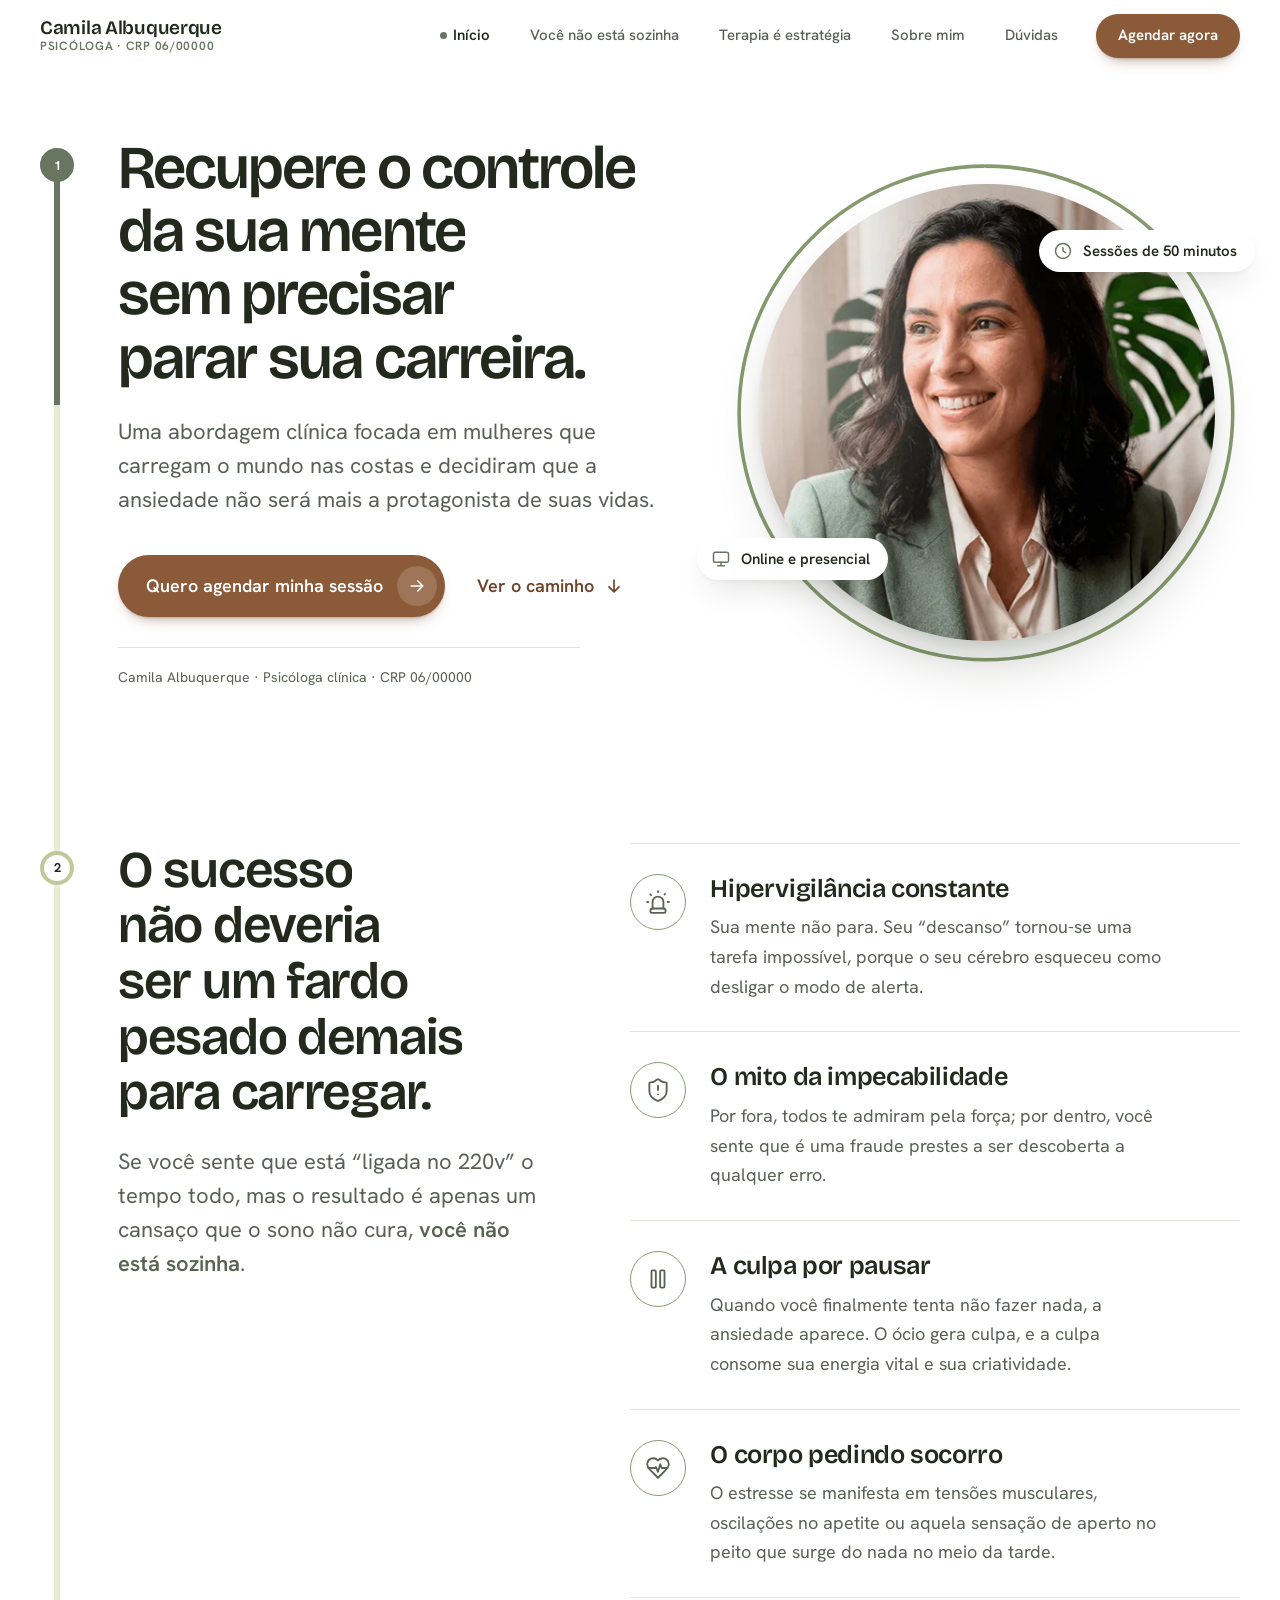
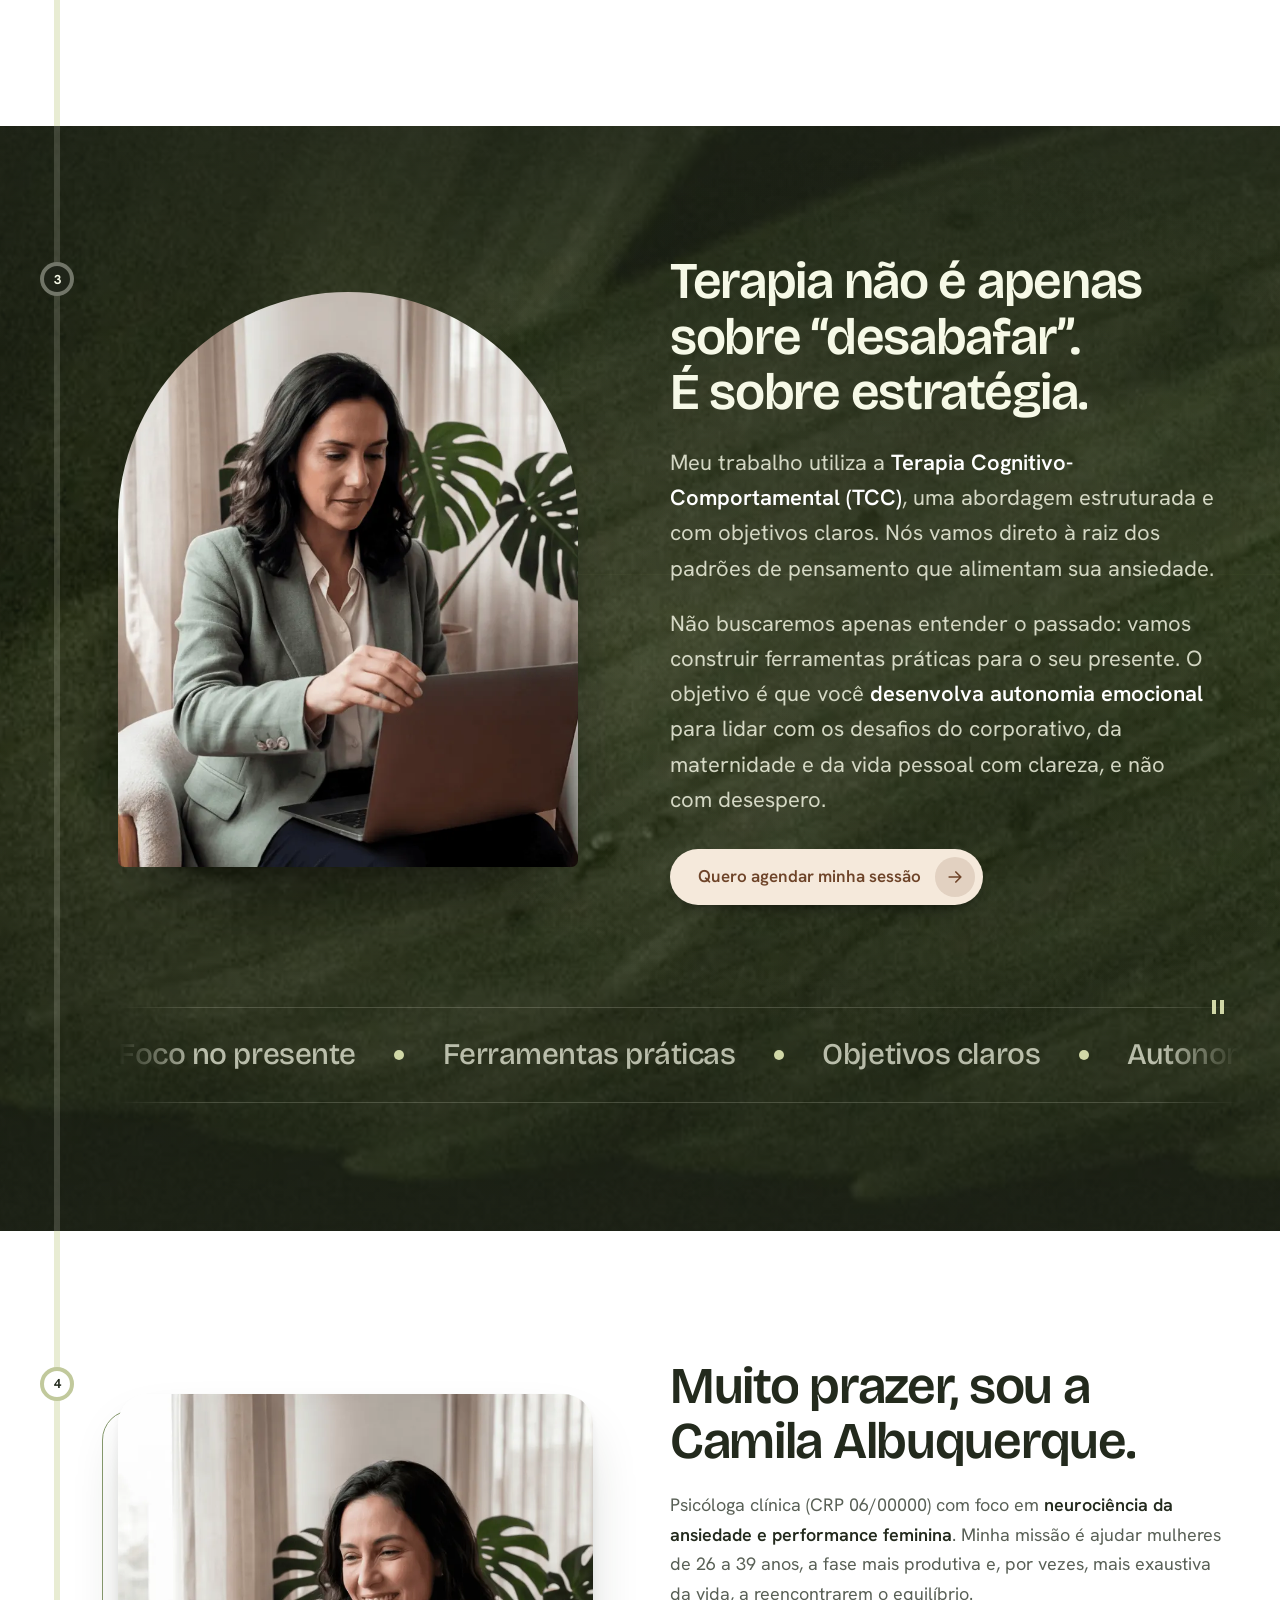
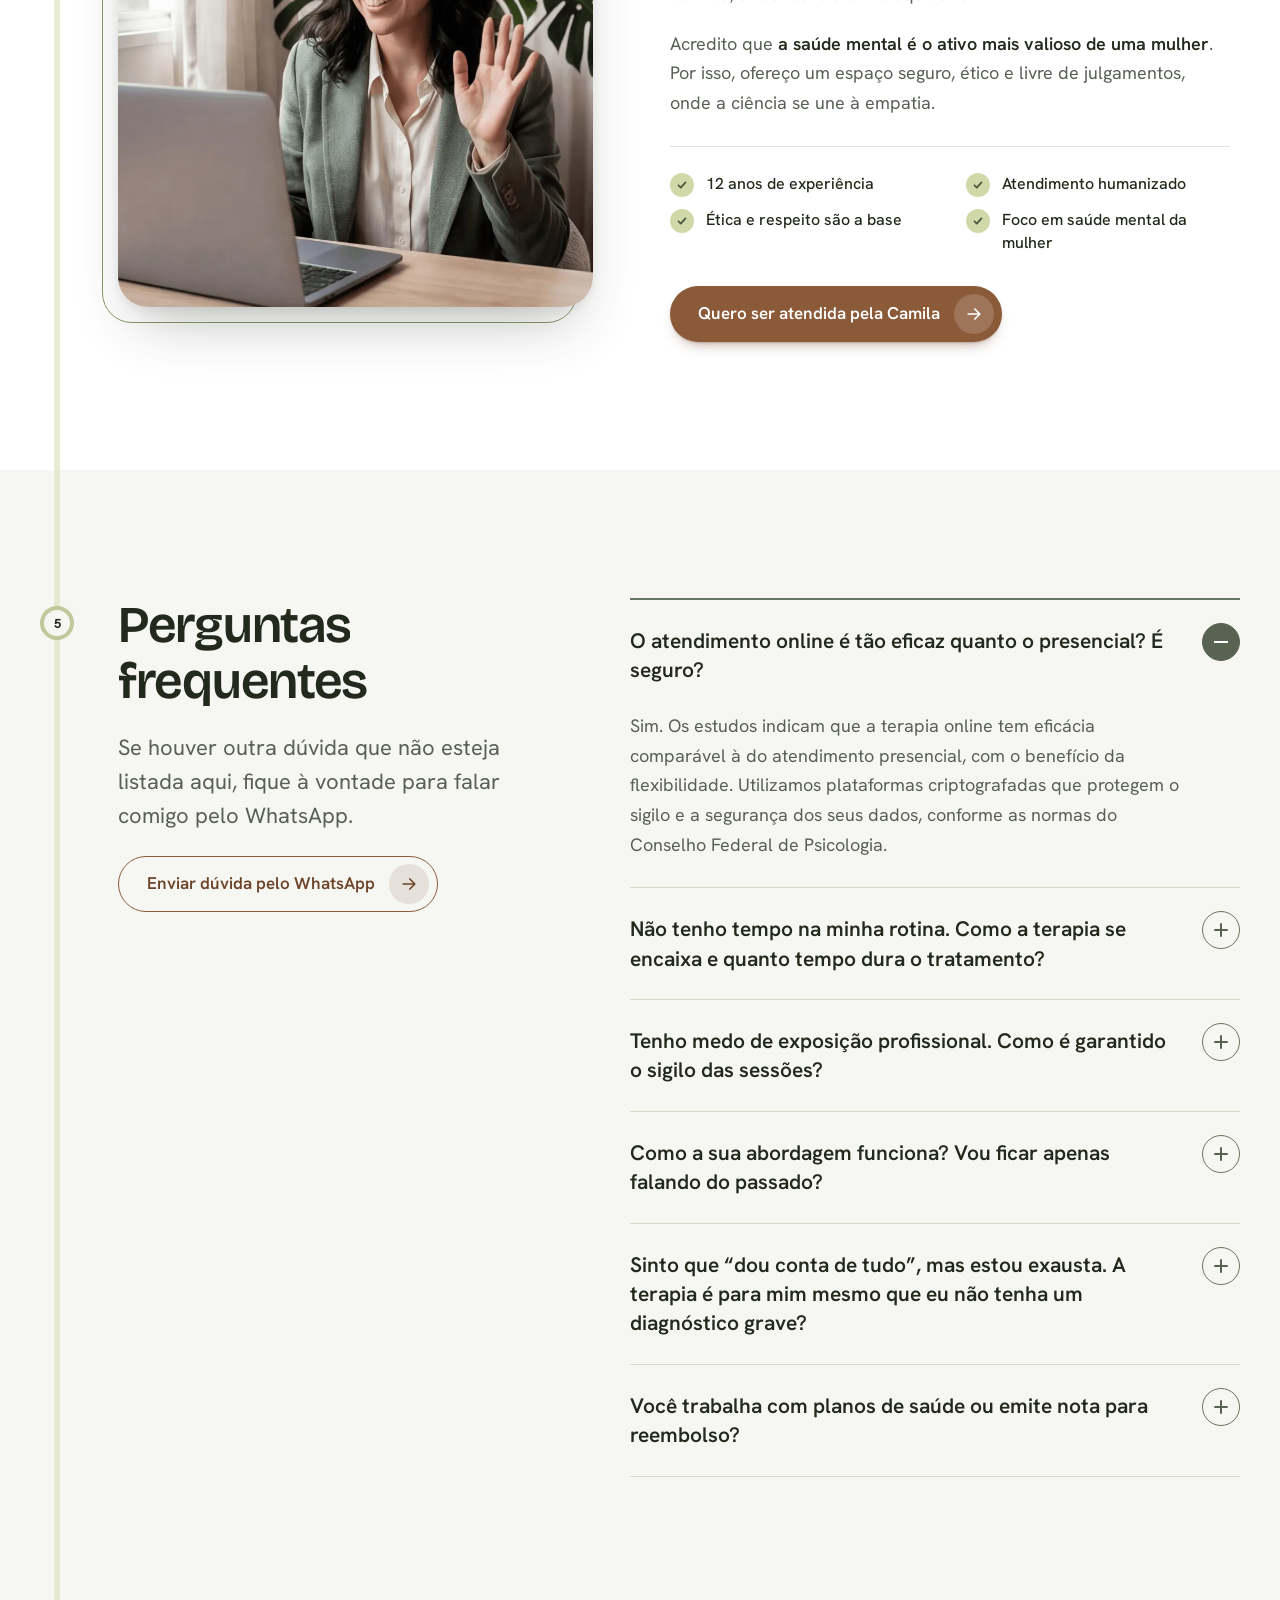
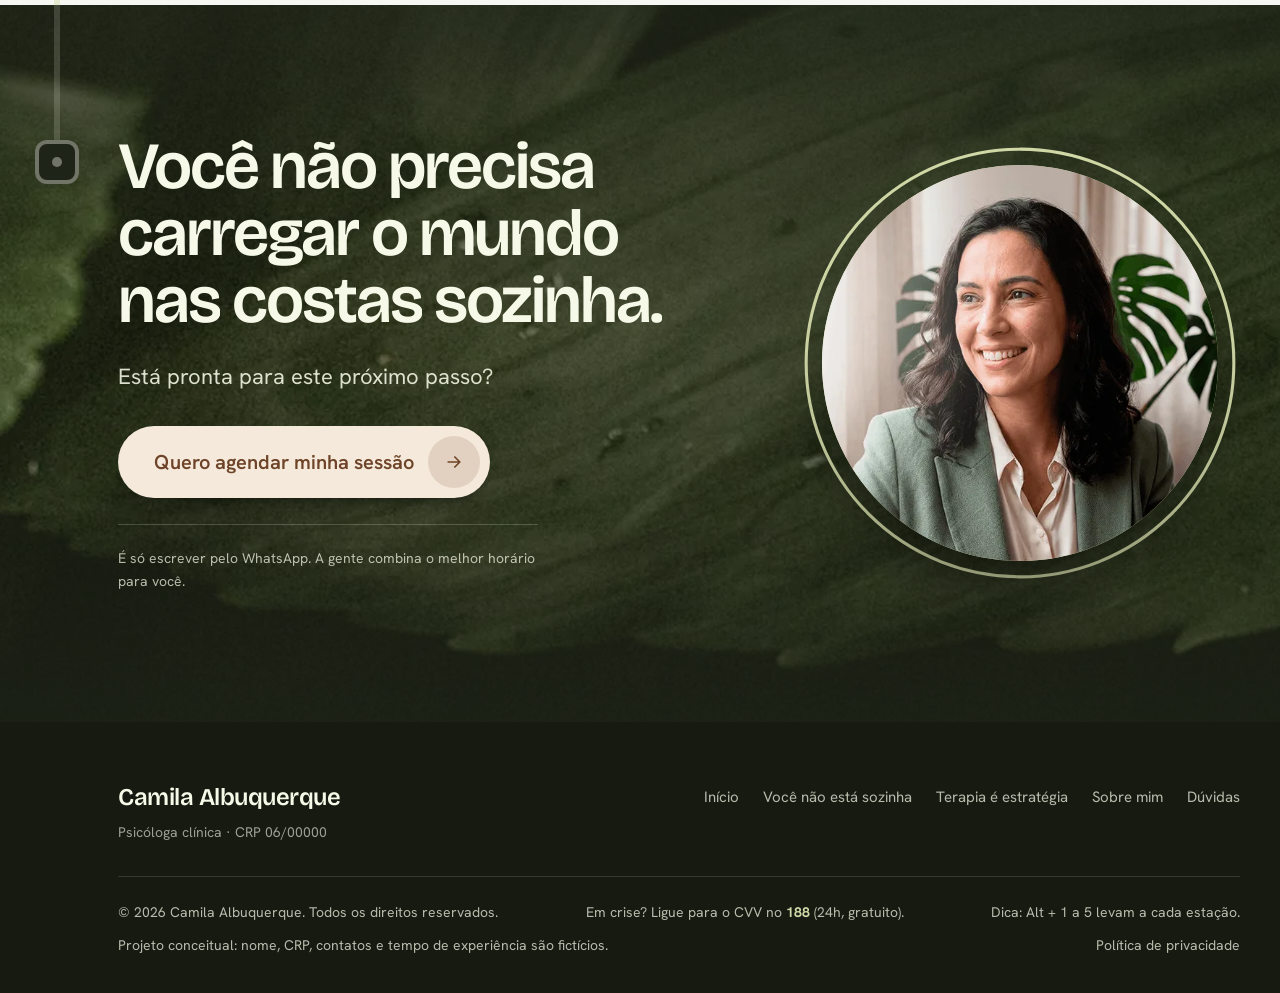
==== index.html @ 822c9e49 "Landing page conceitual da psicóloga Camila Albuquerque HTML, CSS e JavaScript puro: linha de estaçõ" ====
<!doctype html>
<html lang="pt-BR">
<head>
  <meta charset="utf-8">
  <meta name="viewport" content="width=device-width, initial-scale=1">
  <title>Psicóloga Camila Albuquerque · Terapia para ansiedade</title>
  <meta name="description" content="Terapia Cognitivo-Comportamental (TCC) para mulheres que carregam o mundo nas costas. Atendimento online e presencial, sessões de 50 minutos.">
  <meta name="theme-color" content="#1f2419">
  <link rel="preconnect" href="https://fonts.googleapis.com">
  <link rel="preconnect" href="https://fonts.gstatic.com" crossorigin>
  <link rel="stylesheet" href="https://fonts.googleapis.com/css2?family=Bricolage+Grotesque:opsz,wght@12..96,500..700&family=Hanken+Grotesk:wght@400;500;600;700&display=swap">
  <link rel="preload" as="image" href="img/hero-camila.webp" fetchpriority="high">
  <link rel="stylesheet" href="style.css">
  <script>document.documentElement.classList.add("js");setTimeout(function(){if(!window.__lineReady)document.documentElement.classList.remove("js");},3000);</script>
  <script src="script.js" defer></script>
</head>
<body>
  <a class="skip" href="#conteudo">Pular para o conteúdo</a>

  <header class="header" data-header>
    <div class="header__inner">
      <a class="brand" href="#inicio" aria-label="Camila Albuquerque, psicóloga. Voltar ao início">
        <span class="brand__name">Camila Albuquerque</span>
        <span class="brand__meta">Psicóloga · CRP 06/00000</span>
      </a>

      <button class="menu-toggle" type="button" aria-expanded="false" aria-controls="menu" data-menu-toggle>
        <span class="menu-toggle__bars" aria-hidden="true"></span>
        <span class="sr-only">Abrir menu</span>
      </button>

      <nav class="nav" id="menu" aria-label="Principal" data-menu>
        <ul class="nav__list">
          <li><a class="nav__link" href="#inicio" data-spy>Início</a></li>
          <li><a class="nav__link" href="#voce-nao-esta-sozinha" data-spy>Você não está sozinha</a></li>
          <li><a class="nav__link" href="#terapia-e-estrategia" data-spy>Terapia é estratégia</a></li>
          <li><a class="nav__link" href="#sobre" data-spy>Sobre mim</a></li>
          <li><a class="nav__link" href="#faq" data-spy>Dúvidas</a></li>
        </ul>
        <a class="btn btn--sm" href="https://wa.me/5511900000000" data-wa target="_blank" rel="noopener">
          <span class="btn__label">Agendar agora</span>
        </a>
      </nav>
    </div>
  </header>

  <main id="conteudo" data-line>

    <!-- Estação 1 · Início -->
    <section class="stop stop--hero" id="inicio" data-stop aria-labelledby="hero-titulo">
      <div class="stop__rail" aria-hidden="true"><span class="stop__seg"><i class="stop__fill"></i></span><a class="stop__node" href="#inicio" data-name="Início" aria-label="Estação 1: Início" tabindex="-1">1</a></div>
      <div class="stop__body hero">
        <div class="hero__text">
          <h1 class="hero__title" id="hero-titulo" data-split>Recupere o controle da sua mente sem precisar parar sua carreira.</h1>
          <p class="hero__lead" data-enter style="--d: 4">Uma abordagem clínica focada em mulheres que carregam o mundo nas costas e decidiram que a ansiedade não será mais a protagonista de suas vidas.</p>
          <div class="hero__actions" data-enter style="--d: 5">
            <a class="btn btn--primary" href="https://wa.me/5511900000000" data-wa target="_blank" rel="noopener">
              <span class="btn__label">Quero agendar minha sessão</span>
              <span class="btn__arrow" aria-hidden="true"><svg viewBox="0 0 24 24"><path d="M5 12h14M13 6l6 6-6 6"/></svg></span>
            </a>
            <a class="link-down" href="#voce-nao-esta-sozinha">Ver o caminho
              <svg viewBox="0 0 24 24" aria-hidden="true"><path d="M12 5v14M6 13l6 6 6-6"/></svg>
            </a>
          </div>
          <p class="hero__sign" data-enter style="--d: 6">Camila Albuquerque · Psicóloga clínica · CRP 06/00000</p>
        </div>

        <div class="hero__visual" data-hero-visual>
          <svg class="hero__ring" viewBox="0 0 100 100" aria-hidden="true"><circle cx="50" cy="50" r="48.6" pathLength="100"/></svg>
          <div class="hero__photo">
            <img src="img/hero-camila.webp" width="655" height="547" alt="Camila Albuquerque sorrindo, de blazer verde, em seu consultório." fetchpriority="high">
          </div>
          <p class="chip chip--a" data-enter style="--d: 7"><svg viewBox="0 0 24 24" aria-hidden="true"><rect x="3" y="4" width="18" height="12" rx="2"/><path d="M8 20h8M12 16v4"/></svg>Online e presencial</p>
          <p class="chip chip--b" data-enter style="--d: 8"><svg viewBox="0 0 24 24" aria-hidden="true"><circle cx="12" cy="12" r="9"/><path d="M12 8v4l3 2"/></svg>Sessões de 50 minutos</p>
        </div>
      </div>
    </section>

    <!-- Estação 2 · Você não está sozinha -->
    <section class="stop" id="voce-nao-esta-sozinha" data-stop aria-labelledby="pains-titulo">
      <div class="stop__rail" aria-hidden="true"><span class="stop__seg"><i class="stop__fill"></i></span><a class="stop__node" href="#voce-nao-esta-sozinha" data-name="Você não está sozinha" aria-label="Estação 2: Você não está sozinha" tabindex="-1">2</a></div>
      <div class="stop__body pains">
        <header class="pains__head" data-reveal>
          <h2 class="h2" id="pains-titulo">O sucesso não deveria ser um fardo pesado demais para carregar.</h2>
          <p class="lead">Se você sente que está “ligada no 220v” o tempo todo, mas o resultado é apenas um cansaço que o sono não cura, <strong>você não está sozinha</strong>.</p>
        </header>

        <ul class="rows">
          <li class="row" data-reveal style="--d: 0">
            <span class="row__icon" aria-hidden="true"><svg viewBox="0 0 24 24"><path d="M7 18v-6a5 5 0 1 1 10 0v6"/><path d="M5 21a1 1 0 0 0 1 1h12a1 1 0 0 0 1-1v-1a2 2 0 0 0-2-2H7a2 2 0 0 0-2 2z"/><path d="M21 12h1M18.5 4.5 18 5M2 12h1M12 2v1M4.9 4.9l.7.7"/></svg></span>
            <h3 class="row__title">Hipervigilância constante</h3>
            <p class="row__text">Sua mente não para. Seu “descanso” tornou-se uma tarefa impossível, porque o seu cérebro esqueceu como desligar o modo de alerta.</p>
          </li>
          <li class="row" data-reveal style="--d: 1">
            <span class="row__icon" aria-hidden="true"><svg viewBox="0 0 24 24"><path d="M20 13c0 5-3.5 7.5-7.66 8.95a1 1 0 0 1-.67-.01C7.5 20.5 4 18 4 13V6a1 1 0 0 1 1-1c2 0 4.5-1.2 6.24-2.72a1.17 1.17 0 0 1 1.52 0C14.51 3.81 17 5 19 5a1 1 0 0 1 1 1z"/><path d="M12 8v4M12 16h.01"/></svg></span>
            <h3 class="row__title">O mito da impecabilidade</h3>
            <p class="row__text">Por fora, todos te admiram pela força; por dentro, você sente que é uma fraude prestes a ser descoberta a qualquer erro.</p>
          </li>
          <li class="row" data-reveal style="--d: 2">
            <span class="row__icon" aria-hidden="true"><svg viewBox="0 0 24 24"><rect x="6" y="4" width="4" height="16" rx="1"/><rect x="14" y="4" width="4" height="16" rx="1"/></svg></span>
            <h3 class="row__title">A culpa por pausar</h3>
            <p class="row__text">Quando você finalmente tenta não fazer nada, a ansiedade aparece. O ócio gera culpa, e a culpa consome sua energia vital e sua criatividade.</p>
          </li>
          <li class="row" data-reveal style="--d: 3">
            <span class="row__icon" aria-hidden="true"><svg viewBox="0 0 24 24"><path d="M19 14c1.49-1.46 3-3.21 3-5.5A5.5 5.5 0 0 0 16.5 3c-1.76 0-3 .5-4.5 2-1.5-1.5-2.74-2-4.5-2A5.5 5.5 0 0 0 2 8.5c0 2.3 1.5 4.05 3 5.5l7 7Z"/><path d="M3.22 12H9.5l.5-1 2 4.5 2-7 1.5 3.5h5.27"/></svg></span>
            <h3 class="row__title">O corpo pedindo socorro</h3>
            <p class="row__text">O estresse se manifesta em tensões musculares, oscilações no apetite ou aquela sensação de aperto no peito que surge do nada no meio da tarde.</p>
          </li>
        </ul>
      </div>
    </section>

    <!-- Estação 3 · Terapia é estratégia -->
    <section class="stop stop--dark" id="terapia-e-estrategia" data-stop aria-labelledby="tcc-titulo">
      <div class="stop__bg" aria-hidden="true" data-parallax></div>
      <div class="stop__rail" aria-hidden="true"><span class="stop__seg"><i class="stop__fill"></i></span><a class="stop__node" href="#terapia-e-estrategia" data-name="Terapia é estratégia" aria-label="Estação 3: Terapia é estratégia" tabindex="-1">3</a></div>
      <div class="stop__body method">
        <div class="method__grid">
          <figure class="method__photo" data-reveal>
            <img src="img/camila-poltrona.webp" width="960" height="956" loading="lazy" decoding="async" alt="Camila sentada em uma poltrona, atendendo pelo notebook.">
          </figure>
          <div class="method__text" data-reveal style="--d: 1">
            <h2 class="h2" id="tcc-titulo">Terapia não é apenas sobre “desabafar”. É sobre estratégia.</h2>
            <p>Meu trabalho utiliza a <strong>Terapia Cognitivo-Comportamental (TCC)</strong>, uma abordagem estruturada e com objetivos claros. Nós vamos direto à raiz dos padrões de pensamento que alimentam sua ansiedade.</p>
            <p>Não buscaremos apenas entender o passado: vamos construir ferramentas práticas para o seu presente. O objetivo é que você <strong>desenvolva autonomia emocional</strong> para lidar com os desafios do corporativo, da maternidade e da vida pessoal com clareza, e não com desespero.</p>
            <a class="btn btn--light" href="https://wa.me/5511900000000" data-wa target="_blank" rel="noopener">
              <span class="btn__label">Quero agendar minha sessão</span>
              <span class="btn__arrow" aria-hidden="true"><svg viewBox="0 0 24 24"><path d="M5 12h14M13 6l6 6-6 6"/></svg></span>
            </a>
          </div>
        </div>
        <div class="marquee-wrap">
        <button class="marquee__pause" type="button" aria-pressed="false" aria-label="Pausar o movimento da faixa"><span aria-hidden="true"></span></button>
        <div class="marquee">
          <ul class="marquee__track">
            <li>Foco no presente</li><li>Ferramentas práticas</li><li>Objetivos claros</li><li>Autonomia emocional</li><li>Clareza, não desespero</li><li>Padrões de pensamento</li>
          </ul>
          <ul class="marquee__track" aria-hidden="true">
            <li>Foco no presente</li><li>Ferramentas práticas</li><li>Objetivos claros</li><li>Autonomia emocional</li><li>Clareza, não desespero</li><li>Padrões de pensamento</li>
          </ul>
        </div>
        </div>
      </div>
    </section>

    <!-- Estação 4 · Sobre -->
    <section class="stop" id="sobre" data-stop aria-labelledby="sobre-titulo">
      <div class="stop__rail" aria-hidden="true"><span class="stop__seg"><i class="stop__fill"></i></span><a class="stop__node" href="#sobre" data-name="Sobre mim" aria-label="Estação 4: Sobre mim" tabindex="-1">4</a></div>
      <div class="stop__body about">
        <figure class="about__photo" data-reveal>
          <img src="img/camila-sobre.webp" width="960" height="962" loading="lazy" decoding="async" alt="Camila Albuquerque sorrindo e acenando para a câmera do notebook.">
        </figure>
        <div class="about__text" data-reveal style="--d: 1">
          <h2 class="h2" id="sobre-titulo">Muito prazer, sou a Camila Albuquerque.</h2>
          <p>Psicóloga clínica (CRP 06/00000) com foco em <strong>neurociência da ansiedade e performance feminina</strong>. Minha missão é ajudar mulheres de 26 a 39 anos, a fase mais produtiva e, por vezes, mais exaustiva da vida, a reencontrarem o equilíbrio.</p>
          <p>Acredito que <strong>a saúde mental é o ativo mais valioso de uma mulher</strong>. Por isso, ofereço um espaço seguro, ético e livre de julgamentos, onde a ciência se une à empatia.</p>
          <ul class="checks">
            <li>12 anos de experiência</li>
            <li>Atendimento humanizado</li>
            <li>Ética e respeito são a base</li>
            <li>Foco em saúde mental da mulher</li>
          </ul>
          <a class="btn btn--primary" href="https://wa.me/5511900000000" data-wa target="_blank" rel="noopener">
            <span class="btn__label">Quero ser atendida pela Camila</span>
            <span class="btn__arrow" aria-hidden="true"><svg viewBox="0 0 24 24"><path d="M5 12h14M13 6l6 6-6 6"/></svg></span>
          </a>
        </div>
      </div>
    </section>

    <!-- Estação 5 · Dúvidas -->
    <section class="stop stop--surface" id="faq" data-stop aria-labelledby="faq-titulo">
      <div class="stop__rail" aria-hidden="true"><span class="stop__seg"><i class="stop__fill"></i></span><a class="stop__node" href="#faq" data-name="Perguntas frequentes" aria-label="Estação 5: Perguntas frequentes" tabindex="-1">5</a></div>
      <div class="stop__body faq">
        <div class="faq__aside" data-reveal>
          <h2 class="h2" id="faq-titulo">Perguntas frequentes</h2>
          <p>Se houver outra dúvida que não esteja listada aqui, fique à vontade para falar comigo pelo WhatsApp.</p>
          <a class="btn btn--outline" href="https://wa.me/5511900000000" data-wa data-msg="Olá, Camila! Tenho uma dúvida antes de agendar:" target="_blank" rel="noopener">
            <span class="btn__label">Enviar dúvida pelo WhatsApp</span>
            <span class="btn__arrow" aria-hidden="true"><svg viewBox="0 0 24 24"><path d="M5 12h14M13 6l6 6-6 6"/></svg></span>
          </a>
        </div>

        <div class="acc" data-reveal style="--d: 1">
          <div class="acc__item is-open">
            <h3 class="acc__h"><button class="acc__btn" type="button" aria-expanded="true" aria-controls="faq-1" id="faq-1-btn"><span>O atendimento online é tão eficaz quanto o presencial? É seguro?</span><span class="acc__icon" aria-hidden="true"></span></button></h3>
            <div class="acc__panel" id="faq-1" role="region" aria-labelledby="faq-1-btn"><div class="acc__inner"><p>Sim. Os estudos indicam que a terapia online tem eficácia comparável à do atendimento presencial, com o benefício da flexibilidade. Utilizamos plataformas criptografadas que protegem o sigilo e a segurança dos seus dados, conforme as normas do Conselho Federal de Psicologia.</p></div></div>
          </div>
          <div class="acc__item">
            <h3 class="acc__h"><button class="acc__btn" type="button" aria-expanded="false" aria-controls="faq-2" id="faq-2-btn"><span>Não tenho tempo na minha rotina. Como a terapia se encaixa e quanto tempo dura o tratamento?</span><span class="acc__icon" aria-hidden="true"></span></button></h3>
            <div class="acc__panel" id="faq-2" role="region" aria-labelledby="faq-2-btn"><div class="acc__inner"><p>Entendo perfeitamente. Minha abordagem (TCC) é focada em objetivos claros e resultados práticos. As sessões duram 50 minutos e podem ser feitas de onde você estiver. A duração do tratamento varia de pessoa para pessoa e é combinada com você ao longo do processo, para que a terapia não seja “mais uma tarefa”, mas um investimento em você.</p></div></div>
          </div>
          <div class="acc__item">
            <h3 class="acc__h"><button class="acc__btn" type="button" aria-expanded="false" aria-controls="faq-3" id="faq-3-btn"><span>Tenho medo de exposição profissional. Como é garantido o sigilo das sessões?</span><span class="acc__icon" aria-hidden="true"></span></button></h3>
            <div class="acc__panel" id="faq-3" role="region" aria-labelledby="faq-3-btn"><div class="acc__inner"><p>O sigilo é o pilar fundamental do Código de Ética da Psicologia. Além da segurança tecnológica, o conteúdo das nossas sessões é estritamente confidencial. Para mulheres em cargos de liderança ou figuras públicas, esse cuidado é redobrado, para garantir um ambiente onde você possa ser vulnerável sem qualquer risco à sua imagem profissional.</p></div></div>
          </div>
          <div class="acc__item">
            <h3 class="acc__h"><button class="acc__btn" type="button" aria-expanded="false" aria-controls="faq-4" id="faq-4-btn"><span>Como a sua abordagem funciona? Vou ficar apenas falando do passado?</span><span class="acc__icon" aria-hidden="true"></span></button></h3>
            <div class="acc__panel" id="faq-4" role="region" aria-labelledby="faq-4-btn"><div class="acc__inner"><p>Na Terapia Cognitivo-Comportamental (TCC), olhamos para o passado apenas para entender como seus padrões foram moldados, mas o foco é o seu presente. É uma abordagem ativa e colaborativa: identificamos gatilhos atuais e desenvolvemos ferramentas práticas para você usar na sua próxima reunião ou desafio familiar.</p></div></div>
          </div>
          <div class="acc__item">
            <h3 class="acc__h"><button class="acc__btn" type="button" aria-expanded="false" aria-controls="faq-5" id="faq-5-btn"><span>Sinto que “dou conta de tudo”, mas estou exausta. A terapia é para mim mesmo que eu não tenha um diagnóstico grave?</span><span class="acc__icon" aria-hidden="true"></span></button></h3>
            <div class="acc__panel" id="faq-5" role="region" aria-labelledby="faq-5-btn"><div class="acc__inner"><p>Sim. A terapia pode ajudar a cuidar dessa exaustão antes que ela se agrave. Muitas mulheres de sucesso esperam chegar ao burnout para buscar ajuda. Cuidar da sua saúde mental agora é uma decisão estratégica para seguir em frente de forma sustentável e saudável, sem precisar “quebrar” para se consertar.</p></div></div>
          </div>
          <div class="acc__item">
            <h3 class="acc__h"><button class="acc__btn" type="button" aria-expanded="false" aria-controls="faq-6" id="faq-6-btn"><span>Você trabalha com planos de saúde ou emite nota para reembolso?</span><span class="acc__icon" aria-hidden="true"></span></button></h3>
            <div class="acc__panel" id="faq-6" role="region" aria-labelledby="faq-6-btn"><div class="acc__inner"><p>Atendo de forma particular, para garantir a exclusividade e a qualidade do tempo dedicado a cada paciente. Emito nota fiscal detalhada para que você possa solicitar o reembolso, integral ou parcial, junto ao seu plano de saúde, de acordo com o seu contrato.</p></div></div>
          </div>
        </div>
      </div>
    </section>

    <!-- Terminal · Agendar -->
    <section class="stop stop--dark stop--end" id="agendar" data-stop aria-labelledby="fim-titulo">
      <div class="stop__bg" aria-hidden="true" data-parallax></div>
      <div class="stop__rail" aria-hidden="true"><span class="stop__seg"><i class="stop__fill"></i></span><a class="stop__node stop__node--end" href="#agendar" data-name="Agendar" aria-label="Fim da linha: agendar" tabindex="-1"></a></div>
      <div class="stop__body end">
        <div class="end__text" data-reveal>
          <h2 class="h2 h2--xl" id="fim-titulo">Você não precisa carregar o mundo nas costas sozinha.</h2>
          <p class="lead">Está pronta para este próximo passo?</p>
          <a class="btn btn--light btn--lg" href="https://wa.me/5511900000000" data-wa target="_blank" rel="noopener">
            <span class="btn__label">Quero agendar minha sessão</span>
            <span class="btn__arrow" aria-hidden="true"><svg viewBox="0 0 24 24"><path d="M5 12h14M13 6l6 6-6 6"/></svg></span>
          </a>
          <p class="end__note">É só escrever pelo WhatsApp. A gente combina o melhor horário para você.</p>
        </div>
        <figure class="end__photo" data-reveal style="--d: 1">
          <svg class="end__ring" viewBox="0 0 100 100" aria-hidden="true"><circle cx="50" cy="50" r="48.6" pathLength="100"/></svg>
          <div class="end__disc"><img src="img/hero-camila.webp" width="655" height="547" loading="lazy" decoding="async" alt="Camila Albuquerque sorrindo, olhando para a janela."></div>
        </figure>
      </div>
    </section>
  </main>

  <footer class="footer">
    <div class="footer__inner">
      <div class="footer__top">
        <p class="footer__brand">Camila Albuquerque <span>Psicóloga clínica · CRP 06/00000</span></p>
        <nav aria-label="Rodapé"><ul class="footer__nav">
          <li><a href="#inicio">Início</a></li>
          <li><a href="#voce-nao-esta-sozinha">Você não está sozinha</a></li>
          <li><a href="#terapia-e-estrategia">Terapia é estratégia</a></li>
          <li><a href="#sobre">Sobre mim</a></li>
          <li><a href="#faq">Dúvidas</a></li>
        </ul></nav>
      </div>
      <div class="footer__bottom">
        <p>© <span data-year>2026</span> Camila Albuquerque. Todos os direitos reservados.</p>
        <p>Em crise? Ligue para o CVV no <a href="tel:188">188</a> (24h, gratuito).</p>
        <p class="footer__hint">Dica: Alt + 1 a 5 levam a cada estação.</p>
        <p>Projeto conceitual: nome, CRP, contatos e tempo de experiência são fictícios.</p>
        <a href="privacidade.html">Política de privacidade</a>
      </div>
    </div>
  </footer>

  <div class="dock" data-dock aria-hidden="true">
    <a class="btn btn--primary" href="https://wa.me/5511900000000" data-wa target="_blank" rel="noopener" tabindex="-1">
      <span class="btn__label">Agendar pelo WhatsApp</span>
      <span class="btn__arrow" aria-hidden="true"><svg viewBox="0 0 24 24"><path d="M5 12h14M13 6l6 6-6 6"/></svg></span>
    </a>
  </div>
</body>
</html>
---- style.css ----
/* ==========================================================================
   A Linha · Psicóloga Camila Albuquerque
   Uma rota contínua pela borda esquerda; cada seção é uma estação numerada.
   Cores e fotos herdadas da página anterior.
   ========================================================================== */

:root {
  /* Paleta herdada */
  --sage-800: #4c5745;
  --sage-700: #586351;
  --sage-600: #687560;
  --sage-400: #879a6e;
  --sage-200: #d1d8a7;
  --sage-100: #f6f9e7;
  /* Marrom de nogueira, tirado da mesa de madeira e do notebook das fotos: só nas ações */
  --clay-600: #8b5a38;
  --clay-700: #6e4429;
  --clay-100: #f5e9db;
  --clay-200: #e8cfb2;
  --leaf: #1f2419;
  --white: #ffffff;
  --surface: #f6f6f2;
  --ink: #232a1d;
  --text: #596056;
  --line: #e1e4d8;

  /* A linha */
  --track: color-mix(in srgb, var(--sage-200) 50%, #fff);
  --track-strong: color-mix(in srgb, var(--sage-200) 85%, var(--sage-600));
  --lit: var(--sage-600);
  --node-bg: #fff;
  --node-fg: #fff;
  --node: 34px;
  --seg: 6px;

  /* Layout */
  --header-h: 72px;
  --max: 1240px;
  --gutter: clamp(20px, 4vw, 40px);
  --edge: max(var(--gutter), calc((100% - var(--max)) / 2));
  --rail-x: calc(var(--edge) + var(--node) / 2);
  --body-left: calc(var(--edge) + var(--node) + 44px);
  --section: clamp(88px, 10vw, 136px);

  /* Tipografia */
  --font-display: "Bricolage Grotesque", "Hanken Grotesk", system-ui, sans-serif;
  --font-text: "Hanken Grotesk", system-ui, -apple-system, "Segoe UI", sans-serif;
  --fs-body: clamp(1.0625rem, 1rem + 0.25vw, 1.125rem);
  --fs-lead: clamp(1.1875rem, 1.05rem + 0.6vw, 1.375rem);
  --fs-h1: clamp(2.5rem, 1.4rem + 3vw, 4.25rem);
  --fs-h2: clamp(2rem, 1.3rem + 2.4vw, 3.25rem);
  --fs-h2-xl: clamp(2.375rem, 1.4rem + 3.4vw, 4.25rem);
  --fs-h3: clamp(1.3125rem, 1.15rem + 0.55vw, 1.625rem);
  --fs-small: 0.875rem;

  --ease: cubic-bezier(0.22, 1, 0.36, 1);
  --shadow-md: 0 2px 4px rgb(35 42 29 / 0.05), 0 16px 32px -12px rgb(35 42 29 / 0.2);
  --shadow-lg: 0 4px 8px rgb(35 42 29 / 0.06), 0 30px 60px -20px rgb(35 42 29 / 0.32);
}

/* ---------- Base ---------- */

*, *::before, *::after { box-sizing: border-box; }

html {
  scroll-behavior: auto;
  scroll-padding-top: calc(var(--header-h) + 8px);
  -webkit-text-size-adjust: 100%;
  scrollbar-color: var(--sage-400) #fff;
}

body {
  margin: 0;
  background: #fff;
  color: var(--text);
  font-family: var(--font-text);
  font-size: var(--fs-body);
  line-height: 1.65;
  -webkit-font-smoothing: antialiased;
  text-rendering: optimizeLegibility;
}
body.menu-open { overflow: hidden; }

h1, h2, h3, p, ul, figure { margin: 0; }
ul { padding: 0; list-style: none; }
img { display: block; max-width: 100%; height: auto; }
a { color: inherit; }
strong { color: var(--ink); font-weight: 600; }
button { font: inherit; color: inherit; }

::selection { background: var(--sage-200); color: var(--leaf); }

:focus-visible { outline: 3px solid var(--sage-600); outline-offset: 3px; border-radius: 6px; }
.stop--dark :focus-visible, .footer :focus-visible { outline-color: var(--sage-200); }

.sr-only { position: absolute; width: 1px; height: 1px; margin: -1px; padding: 0; overflow: hidden; clip: rect(0 0 0 0); white-space: nowrap; border: 0; }

.skip { position: fixed; left: 16px; top: -64px; z-index: 100; padding: 12px 18px; border-radius: 10px; background: var(--leaf); color: #fff; text-decoration: none; transition: top 0.2s; }
.skip:focus { top: 16px; }

/* ---------- Tipografia ---------- */

.h2 {
  font-family: var(--font-display);
  font-size: var(--fs-h2);
  font-weight: 600;
  line-height: 1.08;
  letter-spacing: -0.025em;
  color: var(--ink);
  text-wrap: balance;
}
.h2--xl { font-size: var(--fs-h2-xl); line-height: 1.02; letter-spacing: -0.03em; }
.lead { font-size: var(--fs-lead); line-height: 1.55; text-wrap: pretty; }

/* ---------- Botões ---------- */

.btn {
  --btn-bg: var(--clay-600);
  --btn-fg: #fff;
  --btn-fill: var(--clay-700);
  --btn-chip: rgb(255 255 255 / 0.16);
  position: relative;
  isolation: isolate;
  overflow: hidden;
  display: inline-flex;
  align-items: center;
  justify-content: center;
  gap: 14px;
  min-height: 56px;
  padding: 0 8px 0 28px;
  border: 0;
  border-radius: 999px;
  background: var(--btn-bg);
  color: var(--btn-fg);
  font: 600 1.0625rem/1.15 var(--font-text);
  text-decoration: none;
  white-space: nowrap;
  cursor: pointer;
  box-shadow: 0 1px 2px rgb(79 47 27 / 0.2), 0 8px 16px -10px rgb(110 68 41 / 0.75);
  transition: color 0.35s var(--ease), background-color 0.12s, border-color 0.35s var(--ease), box-shadow 0.35s var(--ease), transform 0.35s var(--ease);
  -webkit-tap-highlight-color: transparent;
}
.btn__label { position: relative; z-index: 2; }

/* O círculo da seta cresce e cobre o botão no hover */
.btn::before {
  content: "";
  position: absolute;
  z-index: -1;
  top: 50%;
  right: 6px;
  width: 40px;
  height: 40px;
  margin-top: -20px;
  border-radius: 50%;
  background: var(--btn-fill);
  transform: scale(0);
  transition: transform 0.7s var(--ease);
}
/* Brilho que cruza o botão */
.btn::after {
  content: "";
  position: absolute;
  z-index: 1;
  inset: 0;
  background: linear-gradient(105deg, transparent 22%, rgb(255 255 255 / 0.3) 50%, transparent 78%);
  transform: translateX(-120%);
  pointer-events: none;
  will-change: transform;
  animation: sheen 3.6s cubic-bezier(0.45, 0.05, 0.55, 0.95) infinite;
}
.btn--outline::after { display: none; }
@keyframes sheen { from { transform: translateX(-120%); } to { transform: translateX(120%); } }

.btn__arrow {
  position: relative;
  z-index: 2;
  flex: none;
  display: grid;
  place-items: center;
  width: 40px;
  height: 40px;
  overflow: hidden;
  border-radius: 50%;
  background: var(--btn-chip);
}
.btn__arrow svg { width: 20px; height: 20px; fill: none; stroke: currentColor; stroke-width: 2; stroke-linecap: round; stroke-linejoin: round; }

.btn:focus-visible::before { transform: scale(26); }
@media (hover: hover) {
  .btn:hover::before { transform: scale(26); }
  .btn:hover .btn__arrow svg { animation: arrow-through 0.6s var(--ease); }
}
@keyframes arrow-through { 0% { transform: translateX(0); } 45% { transform: translateX(150%); } 46% { transform: translateX(-150%); } 100% { transform: translateX(0); } }
@media (hover: hover) { .btn:hover { transform: translateY(-2px); box-shadow: 0 2px 4px rgb(79 47 27 / 0.2), 0 12px 18px -12px rgb(110 68 41 / 0.85); } }

/* Pressionar inverte as cores */
.btn:active { transform: translateY(1px); background: var(--btn-fg); color: var(--btn-bg); transition-duration: 0.05s; }
.btn:active::before { opacity: 0; }

.btn--light { --btn-bg: var(--clay-100); --btn-fg: var(--clay-700); --btn-fill: var(--clay-200); --btn-chip: rgb(110 68 41 / 0.14); box-shadow: 0 10px 18px -12px rgb(0 0 0 / 0.8); }
.btn--light::after { background: linear-gradient(105deg, transparent 22%, rgb(255 255 255 / 0.65) 50%, transparent 78%); }
.btn--light:active { background: var(--clay-700); color: var(--clay-100); }

.btn--outline { --btn-bg: transparent; --btn-fg: var(--clay-700); --btn-fill: var(--clay-600); --btn-chip: rgb(110 68 41 / 0.12); border: 1.5px solid var(--clay-600); box-shadow: none; }
.btn--outline:focus-visible { color: #fff; --btn-chip: rgb(255 255 255 / 0.18); box-shadow: none; }
@media (hover: hover) { .btn--outline:hover { color: #fff; --btn-chip: rgb(255 255 255 / 0.18); box-shadow: none; } }
.btn--outline:active { background: var(--clay-700); color: #fff; border-color: var(--clay-700); }

.btn--sm { min-height: 44px; padding: 0 22px; font-size: 0.9375rem; gap: 0; }
.btn--sm::before { right: 50%; margin-right: -20px; }
.btn--lg { min-height: 72px; padding: 0 10px 0 36px; font-size: 1.25rem; }
.btn--lg .btn__arrow { width: 52px; height: 52px; }
.btn--lg::before { width: 52px; height: 52px; margin-top: -26px; right: 10px; }

.link-down { display: inline-flex; align-items: center; gap: 10px; min-height: 48px; color: var(--clay-700); font-weight: 600; text-decoration: none; background: linear-gradient(currentColor, currentColor) no-repeat 0 calc(100% - 10px) / 0% 2px; transition: background-size 0.45s var(--ease), color 0.2s; }
.link-down svg { width: 20px; height: 20px; fill: none; stroke: currentColor; stroke-width: 2; stroke-linecap: round; stroke-linejoin: round; animation: bob 2.4s ease-in-out 3; }
.link-down:hover { background-size: 100% 2px; color: var(--ink); }
@keyframes bob { 0%, 100% { transform: translateY(-2px); } 50% { transform: translateY(3px); } }

/* ---------- Cabeçalho ---------- */

.header {
  position: fixed;
  inset: 0 0 auto;
  z-index: 50;
  height: var(--header-h);
  background: rgb(255 255 255 / 0.82);
  -webkit-backdrop-filter: saturate(1.5) blur(14px);
  backdrop-filter: saturate(1.5) blur(14px);
  border-bottom: 1px solid transparent;
  transition: border-color 0.3s, background-color 0.3s, box-shadow 0.3s;
}
.header.is-scrolled { background: rgb(255 255 255 / 0.95); border-bottom-color: var(--line); box-shadow: 0 10px 30px -22px rgb(35 42 29 / 0.5); }
.header__inner { height: 100%; padding-inline: var(--edge); display: flex; align-items: center; justify-content: space-between; gap: 24px; }

.brand { display: grid; gap: 1px; text-decoration: none; line-height: 1.15; }
.brand__name { font-family: var(--font-display); font-weight: 600; font-size: 1.1875rem; letter-spacing: -0.015em; color: var(--ink); }
.brand__meta { font-size: 0.75rem; font-weight: 600; letter-spacing: 0.06em; text-transform: uppercase; color: var(--sage-600); }

.nav { display: flex; align-items: center; gap: 24px; }
.nav__list { display: flex; gap: 2px; }
.nav__link { position: relative; display: block; white-space: nowrap; padding: 10px 14px 10px 24px; border-radius: 999px; font-size: 0.9375rem; font-weight: 500; color: var(--text); text-decoration: none; transition: color 0.2s, background-color 0.3s; }
.nav__link::before { content: ""; position: absolute; left: 11px; top: 50%; width: 7px; height: 7px; margin-top: -3.5px; border-radius: 50%; background: var(--sage-600); transform: scale(0); transition: transform 0.4s var(--ease); }
.nav__link:hover { color: var(--ink); background: var(--sage-100); }
.nav__link.is-active { color: var(--ink); font-weight: 600; }
.nav__link.is-active::before { transform: scale(1); }

.menu-toggle { display: none; position: relative; width: 48px; height: 48px; margin-right: -10px; border: 0; border-radius: 50%; background: transparent; color: var(--ink); cursor: pointer; }
.menu-toggle__bars, .menu-toggle__bars::before, .menu-toggle__bars::after { position: absolute; left: 13px; width: 22px; height: 2px; border-radius: 2px; background: currentColor; transition: transform 0.4s var(--ease), background-color 0.2s; }
.menu-toggle__bars { top: 23px; }
.menu-toggle__bars::before, .menu-toggle__bars::after { content: ""; left: 0; }
.menu-toggle__bars::before { transform: translateY(-7px); }
.menu-toggle__bars::after { transform: translateY(7px); }
.menu-toggle[aria-expanded="true"] .menu-toggle__bars { background: transparent; }
.menu-toggle[aria-expanded="true"] .menu-toggle__bars::before { transform: rotate(45deg); }
.menu-toggle[aria-expanded="true"] .menu-toggle__bars::after { transform: rotate(-45deg); }

/* ---------- A linha: estações ---------- */

.stop {
  position: relative;
  isolation: isolate;
  overflow: clip;
  --node-top: calc(var(--section) + 8px);
}
.stop__body { padding: var(--section) var(--edge) var(--section) var(--body-left); }

.stop__rail { position: absolute; inset: 0; z-index: 2; pointer-events: none; }
.stop__node { pointer-events: auto; cursor: pointer; text-decoration: none; }
.stop__node::after { content: attr(data-name); position: absolute; left: calc(100% + 12px); top: 50%; padding: 6px 12px; border-radius: 999px; background: var(--leaf); color: var(--sage-100); font: 600 0.8125rem/1.2 var(--font-text); white-space: nowrap; opacity: 0; transform: translate(-6px, -50%); pointer-events: none; transition: opacity 0.25s, transform 0.4s var(--ease); }
.stop__node:focus-visible::after { opacity: 1; transform: translate(0, -50%); }
@media (hover: hover) { .stop__node:hover::after { opacity: 1; transform: translate(0, -50%); } .stop__node:hover { border-color: var(--lit); } }
.stop--dark .stop__node::after { background: var(--sage-100); color: var(--leaf); }
.stop__seg { position: absolute; left: var(--rail-x); top: 0; bottom: 0; width: var(--seg); margin-left: calc(var(--seg) / -2); background: var(--track); }
.stop__fill { position: absolute; inset: 0; background: var(--lit); transform-origin: top; transform: scaleY(var(--fill, 0)); will-change: transform; }

.stop__node {
  position: absolute;
  left: var(--rail-x);
  top: var(--node-top);
  width: var(--node);
  height: var(--node);
  margin-left: calc(var(--node) / -2);
  display: grid;
  place-items: center;
  border: 4px solid var(--track-strong);
  border-radius: 50%;
  background: var(--node-bg);
  color: var(--ink);
  font: 700 0.8125rem/1 var(--font-text);
  transition: border-color 0.4s, background-color 0.4s, color 0.4s, box-shadow 0.4s;
}
.stop.is-passed .stop__node { border-color: var(--lit); }
.stop.is-current .stop__node { background: var(--lit); color: var(--node-fg); animation: pulse 2.6s ease-out 3; }
@keyframes pulse { 0% { box-shadow: 0 0 0 0 color-mix(in srgb, var(--lit) 45%, transparent); } 70%, 100% { box-shadow: 0 0 0 14px transparent; } }

.stop--dark { --track: rgb(246 249 231 / 0.16); --track-strong: rgb(246 249 231 / 0.38); --lit: var(--sage-200); --node-bg: var(--leaf); --node-fg: var(--leaf); background: var(--leaf); color: rgb(246 249 231 / 0.82); }
.stop--dark .stop__node { color: var(--sage-100); }
.stop--dark .h2 { color: var(--sage-100); }
.stop--dark strong { color: #fff; }
.stop--dark ::selection { background: var(--sage-200); color: var(--leaf); }
.stop--surface { background: var(--surface); --track: color-mix(in srgb, var(--sage-200) 45%, var(--surface)); --node-bg: var(--surface); --node-fg: #fff; }

.stop__bg { position: absolute; z-index: -2; inset: -12% 0; background: url("img/folhas.webp") center / cover no-repeat; opacity: 0.85; will-change: transform; }
.stop--dark::after { content: ""; position: absolute; z-index: -1; inset: 0; background: radial-gradient(ellipse 60% 55% at 72% 42%, rgb(31 36 25 / 0.5), transparent 75%), linear-gradient(180deg, rgb(31 36 25 / 0.82), rgb(31 36 25 / 0.36) 45%, rgb(31 36 25 / 0.82)); }

/* Terminal: a linha acaba num remate quadrado */
.stop--end .stop__seg { bottom: auto; height: calc(var(--node-top) + var(--node) / 2); }
.stop__node--end { width: calc(var(--node) + 10px); height: calc(var(--node) + 10px); margin-left: calc((var(--node) + 10px) / -2); margin-top: -5px; border-radius: 12px; }
.stop__node--end::before { content: ""; width: 10px; height: 10px; border-radius: 50%; background: var(--track-strong); transition: background-color 0.4s; }
.stop--end.is-current .stop__node--end::before, .stop--end.is-passed .stop__node--end::before { background: var(--node-fg); }

/* ---------- Estação 1 · Hero ---------- */

.stop--hero { --hero-pad: clamp(32px, 5vw, 72px); --node-top: calc(var(--header-h) + var(--hero-pad) + 12px); }
.stop--hero .stop__seg { top: calc(var(--node-top) + var(--node) / 2); }
.stop--hero .stop__body { padding-top: calc(var(--header-h) + var(--hero-pad)); padding-bottom: clamp(16px, 2vw, 32px); }

.hero { display: grid; grid-template-columns: minmax(0, 1.04fr) minmax(0, 0.96fr); gap: clamp(32px, 5vw, 72px); align-items: center; min-height: min(640px, calc(100svh - var(--header-h) - 96px)); }

.hero__title { font-family: var(--font-display); font-size: var(--fs-h1); font-weight: 600; line-height: 1.04; letter-spacing: -0.032em; color: var(--ink); text-wrap: balance; }
.hero__lead { max-width: 33em; margin-top: 26px; font-size: var(--fs-lead); line-height: 1.55; text-wrap: pretty; }
.hero__actions .btn { min-height: 62px; font-size: 1.125rem; }
.hero__actions { display: flex; flex-wrap: wrap; align-items: center; gap: 12px 32px; margin-top: 38px; }
.hero__sign { margin-top: 30px; padding-top: 18px; border-top: 1px solid var(--line); max-width: 33em; font-size: var(--fs-small); color: var(--text); }

.hero__visual { position: relative; width: min(100%, 540px); aspect-ratio: 1; justify-self: end; }
.hero__ring { position: absolute; inset: 0; width: 100%; height: 100%; transform: rotate(-90deg); overflow: visible; }
.hero__ring circle { fill: none; stroke: var(--sage-400); stroke-width: 0.7; stroke-linecap: round; stroke-dasharray: 100; stroke-dashoffset: 100; }
.js .hero__ring circle { animation: ring 2.4s var(--ease) 0.4s forwards; }
html:not(.js) .hero__ring circle { stroke-dashoffset: 0; }
@keyframes ring { to { stroke-dashoffset: 0; } }
.hero__photo { position: absolute; inset: 5%; border-radius: 50%; overflow: hidden; background: #e9e2dc; box-shadow: var(--shadow-lg); transform: translate3d(0, calc(var(--py, 0) * 1px), 0); will-change: transform; }
.hero__photo img { width: 100%; height: 100%; object-fit: cover; object-position: 58% 22%; transform: scale(1.12); }
.js .hero__photo { animation: photo-in 1.3s var(--ease) 0.15s both; }
.js .hero__photo img { animation: photo-zoom 2.2s var(--ease) 0.15s both; }
@keyframes photo-in { from { clip-path: circle(0% at 50% 50%); } to { clip-path: circle(72% at 50% 50%); } }
@keyframes photo-zoom { from { transform: scale(1.4); } to { transform: scale(1.12); } }

.chip { position: absolute; z-index: 3; display: inline-flex; align-items: center; gap: 10px; padding: 11px 18px 11px 14px; border-radius: 999px; background: #fff; color: var(--ink); font-size: 0.9375rem; font-weight: 600; line-height: 1.2; white-space: nowrap; box-shadow: var(--shadow-md); }
.chip svg { width: 20px; height: 20px; flex: none; fill: none; stroke: var(--sage-600); stroke-width: 1.8; stroke-linecap: round; stroke-linejoin: round; }
.chip--a { left: -7%; bottom: 17%; }
.chip--b { right: -3%; top: 14%; }

/* Entrada por palavra no título */
.w { display: inline-block; overflow: hidden; vertical-align: top; padding-bottom: 0.14em; margin-bottom: -0.14em; }
.w > span { display: inline-block; transform: translateY(112%); }
.hero__title .w > span { animation: word 1s var(--ease) both; animation-delay: calc(var(--i, 0) * 55ms + 120ms); }
[data-reveal].is-visible .h2 .w > span { animation: word 1s var(--ease) both; animation-delay: calc(var(--i, 0) * 45ms + 220ms); }
@keyframes word { to { transform: none; } }

[data-enter] { animation: enter 0.95s var(--ease) both; animation-delay: calc(var(--d, 0) * 100ms + 150ms); }
@keyframes enter { from { opacity: 0; transform: translateY(22px); } }

/* ---------- Estação 2 · Você não está sozinha ---------- */

.pains { display: grid; grid-template-columns: minmax(0, 5fr) minmax(0, 7fr); gap: clamp(40px, 6vw, 96px); align-items: start; }
.pains__head { position: sticky; top: calc(var(--header-h) + 40px); display: grid; gap: 24px; }
.pains__head .lead strong { color: var(--sage-700); }

.row { position: relative; display: grid; grid-template-columns: 56px minmax(0, 1fr); column-gap: 24px; padding: 30px 0; border-top: 1px solid var(--line); outline-offset: 6px; cursor: default; }
.row:last-child { border-bottom: 1px solid var(--line); }
.row::before { content: ""; position: absolute; z-index: -1; inset: 0 -24px; border-radius: 22px; background: var(--sage-100); opacity: 0; transform: scale(0.97); transition: opacity 0.4s var(--ease), transform 0.5s var(--ease); }
.row:focus-within::before { opacity: 1; transform: none; }
@media (hover: hover) { .row:hover::before { opacity: 1; transform: none; } }
.row__icon { grid-row: 1 / 3; display: grid; place-items: center; width: 56px; height: 56px; border: 1.5px solid var(--sage-400); border-radius: 50%; color: var(--sage-700); transition: background-color 0.4s var(--ease), color 0.4s var(--ease), border-color 0.4s, transform 0.6s var(--ease); }
.row__icon svg { width: 26px; height: 26px; fill: none; stroke: currentColor; stroke-width: 1.7; stroke-linecap: round; stroke-linejoin: round; }
@media (hover: hover) { .row:hover .row__icon { background: var(--sage-700); border-color: var(--sage-700); color: #fff; transform: rotate(-10deg) scale(1.06); } }
.row__title { font-family: var(--font-display); font-size: var(--fs-h3); font-weight: 600; line-height: 1.2; letter-spacing: -0.015em; color: var(--ink); transition: transform 0.5s var(--ease); }
.row__text { margin-top: 8px; max-width: 46ch; transition: transform 0.5s var(--ease) 0.03s; text-wrap: pretty; }
@media (hover: hover) { .row:hover .row__title, .row:hover .row__text { transform: translateX(6px); } }

/* ---------- Estação 3 · Método ---------- */

.method__grid { display: grid; grid-template-columns: minmax(0, 5fr) minmax(0, 6fr); gap: clamp(40px, 6vw, 88px); align-items: center; }
.method__photo { position: relative; max-width: 460px; aspect-ratio: 4 / 5; border-radius: 999px 999px 28px 28px; overflow: hidden; box-shadow: 0 40px 80px -30px rgb(0 0 0 / 0.7); }
.method__photo img { width: 100%; height: 100%; object-fit: cover; object-position: 50% 30%; transition: transform 1.4s var(--ease); }
.method__photo:hover img { transform: scale(1.05); }
.method__text { display: grid; gap: 20px; justify-items: start; }
.method__text .h2 { margin-bottom: 4px; }
.method__text p { max-width: 54ch; font-size: var(--fs-lead); line-height: 1.6; text-wrap: pretty; }
.method__text .btn { margin-top: 12px; }

.marquee-wrap { position: relative; margin-top: clamp(64px, 8vw, 104px); }
.marquee__pause { position: absolute; z-index: 3; right: 0; top: -22px; display: grid; place-items: center; width: 44px; height: 44px; border: 0; border-radius: 50%; background: transparent; color: var(--sage-200); cursor: pointer; transition: background-color 0.25s; }
.marquee__pause:hover { background: rgb(246 249 231 / 0.12); }
.marquee__pause span { width: 12px; height: 14px; border-inline: 4px solid currentColor; box-sizing: border-box; }
.marquee__pause[aria-pressed="true"] span { width: 0; height: 0; border: 0; border-block: 7px solid transparent; border-left: 12px solid currentColor; }
.marquee-wrap.is-paused .marquee__track { animation-play-state: paused; }
.marquee { display: flex; overflow: hidden; padding-block: 22px; border-block: 1px solid rgb(246 249 231 / 0.18); -webkit-mask-image: linear-gradient(90deg, transparent, #000 7%, #000 93%, transparent); mask-image: linear-gradient(90deg, transparent, #000 7%, #000 93%, transparent); }
.marquee__track { flex: none; display: flex; align-items: center; padding-right: 0; animation: marquee 38s linear infinite; }
.marquee:hover .marquee__track { animation-play-state: paused; }
.marquee__track li { display: inline-flex; align-items: center; white-space: nowrap; font-family: var(--font-display); font-size: clamp(1.375rem, 1.1rem + 1vw, 1.875rem); font-weight: 500; letter-spacing: -0.015em; color: rgb(246 249 231 / 0.7); }
.marquee__track li::after { content: ""; width: 10px; height: 10px; margin-inline: clamp(24px, 3vw, 44px); border-radius: 50%; background: var(--sage-200); }
@keyframes marquee { to { transform: translateX(-100%); } }

/* ---------- Estação 4 · Sobre ---------- */

.about { display: grid; grid-template-columns: minmax(0, 5fr) minmax(0, 6fr); gap: clamp(40px, 6vw, 96px); align-items: center; }
.about__photo { position: relative; max-width: 480px; aspect-ratio: 1 / 1.08; }
.about__photo::before { content: ""; position: absolute; inset: 0; border: 1.5px solid var(--sage-400); border-radius: 30px; transform: translate(-16px, 16px); transition: transform 0.7s var(--ease); }
.about__photo:hover::before { transform: translate(-24px, 24px); }
.about__photo img { position: relative; width: 100%; height: 100%; object-fit: cover; object-position: 60% 25%; border-radius: 30px; box-shadow: var(--shadow-lg); }
.about__text { display: grid; gap: 20px; justify-items: start; }
.about__text p { max-width: 56ch; text-wrap: pretty; }
.checks { display: grid; grid-template-columns: repeat(2, minmax(0, 1fr)); gap: 14px 32px; width: 100%; max-width: 56ch; margin: 8px 0 12px; padding-top: 26px; border-top: 1px solid var(--line); }
.checks li { position: relative; padding-left: 36px; font-size: 1rem; font-weight: 500; line-height: 1.4; color: var(--ink); }
.checks li::before { content: ""; position: absolute; left: 0; top: 0; width: 24px; height: 24px; border-radius: 50%; background: var(--sage-200) url("data:image/svg+xml,%3Csvg xmlns='http://www.w3.org/2000/svg' viewBox='0 0 24 24' fill='none' stroke='%234c5745' stroke-width='3' stroke-linecap='round' stroke-linejoin='round'%3E%3Cpath d='m6 12.5 4 4 8-9'/%3E%3C/svg%3E") center / 14px no-repeat; }

/* ---------- Estação 5 · FAQ ---------- */

.faq { display: grid; grid-template-columns: minmax(0, 5fr) minmax(0, 7fr); gap: clamp(40px, 6vw, 96px); align-items: start; }
.faq__aside { position: sticky; top: calc(var(--header-h) + 40px); display: grid; gap: 22px; justify-items: start; }
.faq__aside p { max-width: 32em; font-size: var(--fs-lead); line-height: 1.55; }

.acc { border-bottom: 1px solid #d6dac9; }
.acc__item { border-top: 1px solid #d6dac9; }
.acc__item:first-child { border-top: 2px solid var(--sage-600); }
.acc__h { font: inherit; }
.acc__btn { display: flex; align-items: flex-start; justify-content: space-between; gap: 24px; width: 100%; padding: 26px 0; border: 0; background: none; text-align: left; cursor: pointer; font-size: clamp(1.125rem, 1.05rem + 0.35vw, 1.3125rem); font-weight: 600; line-height: 1.4; color: var(--ink); transition: color 0.25s; }
.acc__btn:hover { color: var(--sage-700); }
.acc__icon { position: relative; flex: none; width: 38px; height: 38px; margin-top: -3px; border: 1.5px solid var(--sage-600); border-radius: 50%; transition: background-color 0.35s var(--ease), border-color 0.35s, transform 0.5s var(--ease); }
.acc__icon::before, .acc__icon::after { content: ""; position: absolute; left: 50%; top: 50%; width: 14px; height: 2px; border-radius: 2px; background: var(--sage-700); transform: translate(-50%, -50%); transition: transform 0.5s var(--ease), background-color 0.3s; }
.acc__icon::after { transform: translate(-50%, -50%) rotate(90deg); }
.acc__btn:hover .acc__icon { border-color: var(--sage-700); }
.acc__item.is-open .acc__icon { background: var(--sage-700); border-color: var(--sage-700); transform: rotate(180deg); }
.acc__item.is-open .acc__icon::before, .acc__item.is-open .acc__icon::after { background: #fff; }
.acc__item.is-open .acc__icon::after { transform: translate(-50%, -50%) rotate(0); }

.js .acc__panel { display: grid; grid-template-rows: 0fr; transition: grid-template-rows 0.55s var(--ease); }
.js .acc__item.is-open .acc__panel { grid-template-rows: 1fr; }
.acc__inner { min-height: 0; overflow: hidden; }
.acc__inner p { max-width: 62ch; padding: 0 56px 28px 0; text-wrap: pretty; }
.js .acc__inner p { opacity: 0; transform: translateY(-6px); transition: opacity 0.35s, transform 0.55s var(--ease); }
.js .acc__item.is-open .acc__inner p { opacity: 1; transform: none; transition-delay: 0.1s; }

/* ---------- Terminal ---------- */

.stop--end { --node-top: calc(var(--section) + 12px); }
.end { display: grid; grid-template-columns: minmax(0, 1.15fr) minmax(0, 0.85fr); gap: 40px clamp(40px, 6vw, 96px); align-items: center; }
.end__text { display: grid; gap: 26px; justify-items: start; }
.end__text .lead { max-width: 28em; color: rgb(246 249 231 / 0.88); }
.end__text .btn { margin-top: 6px; }
.end__note { max-width: 30em; padding-top: 22px; border-top: 1px solid rgb(246 249 231 / 0.2); font-size: var(--fs-small); color: rgb(246 249 231 / 0.72); }
.end__photo { position: relative; width: min(100%, 440px); aspect-ratio: 1; justify-self: end; }
.end__ring { position: absolute; inset: 0; width: 100%; height: 100%; transform: rotate(-90deg); overflow: visible; }
.end__ring circle { fill: none; stroke: var(--sage-200); stroke-width: 0.7; stroke-linecap: round; stroke-dasharray: 100; }
.js .end__ring circle { stroke-dashoffset: 100; transition: stroke-dashoffset 2.2s var(--ease) 0.3s; }
.js .end__photo.is-visible .end__ring circle { stroke-dashoffset: 0; }
.end__disc { position: absolute; inset: 5%; overflow: hidden; border-radius: 50%; background: var(--sage-200); box-shadow: 0 40px 70px -30px rgb(0 0 0 / 0.75); }
.end__disc img { width: 100%; height: 100%; object-fit: cover; object-position: 58% 22%; transform: scale(1.14); transition: transform 2s var(--ease); }
.end__photo.is-visible .end__disc img { transform: scale(1); }

/* ---------- Rodapé ---------- */

.footer { background: #161a11; color: rgb(246 249 231 / 0.72); font-size: 0.9375rem; }
.footer__inner { padding: 56px var(--edge) 36px var(--body-left); }
.footer__top { display: flex; flex-wrap: wrap; justify-content: space-between; align-items: flex-start; gap: 24px 48px; padding-bottom: 32px; border-bottom: 1px solid rgb(246 249 231 / 0.14); }
.footer__brand { font-family: var(--font-display); font-size: 1.5rem; font-weight: 600; letter-spacing: -0.02em; color: var(--sage-100); }
.footer__brand span { display: block; margin-top: 4px; font-family: var(--font-text); font-size: 0.875rem; font-weight: 400; letter-spacing: 0; color: rgb(246 249 231 / 0.6); }
.footer__nav { display: flex; flex-wrap: wrap; gap: 0 24px; }
.footer__nav a, .footer__bottom a { text-decoration: none; transition: color 0.2s; }
.footer__nav a { display: inline-flex; align-items: center; min-height: 40px; }
.footer__nav a:hover, .footer__bottom a:hover { color: var(--sage-200); text-decoration: underline; text-underline-offset: 4px; }
.footer__bottom { display: flex; flex-wrap: wrap; justify-content: space-between; gap: 10px 32px; padding-top: 24px; font-size: 0.875rem; }
.footer__bottom a[href^="tel"] { font-weight: 700; color: var(--sage-200); }

/* ---------- Barra de agendar (celular) ---------- */

.dock { display: none; }

/* ---------- Revelar ao rolar ---------- */

.js [data-reveal] { opacity: 0; transform: translateY(34px); transition: opacity 0.9s var(--ease), transform 1s var(--ease); transition-delay: calc(var(--d, 0) * 110ms); }
.js [data-reveal].is-visible { opacity: 1; transform: none; }

/* ---------- Responsivo ---------- */

@media (max-width: 1120px) {
  .menu-toggle { display: block; z-index: 2; }
  .nav { position: fixed; inset: var(--header-h) 0 auto; z-index: 1; flex-direction: column; align-items: stretch; gap: 20px; max-height: calc(100svh - var(--header-h)); overflow-y: auto; padding: 8px var(--gutter) 28px; background: #fff; border-bottom: 1px solid var(--line); box-shadow: 0 30px 50px -30px rgb(35 42 29 / 0.5); opacity: 0; transform: translateY(-10px); visibility: hidden; transition: opacity 0.3s var(--ease), transform 0.4s var(--ease), visibility 0s linear 0.4s; }
  .nav.is-open { opacity: 1; transform: none; visibility: visible; transition-delay: 0s; }
  .nav__list { flex-direction: column; gap: 0; }
  .nav__link { padding: 16px 4px 16px 28px; border-radius: 0; border-bottom: 1px solid var(--line); font-size: 1.125rem; }
  .nav__link::before { left: 6px; }
  .nav__link:hover { background: none; }
  .nav .btn { width: 100%; min-height: 54px; }
}

@media (max-width: 900px) {
  html { scroll-padding-bottom: 96px; }
  :root { --node: 28px; --seg: 5px; --body-left: calc(var(--edge) + var(--node) + 22px); --header-h: 64px; }
  .stop__node { border-width: 3px; font-size: 0.75rem; }
  .stop__node--end { width: 36px; height: 36px; margin-left: -18px; margin-top: -4px; }

  .hero { grid-template-columns: minmax(0, 1fr); min-height: 0; gap: 44px; }
  .hero__visual { width: min(100%, 380px); justify-self: center; }
  .chip--a { left: -2%; bottom: 8%; }
  .chip--b { right: -2%; top: 6%; }

  .pains, .method__grid, .about, .faq { grid-template-columns: minmax(0, 1fr); }
  .pains__head, .faq__aside { position: static; }
  .row::before { inset: 0 -14px; }
  .method__photo { max-width: 360px; }
  .about__photo { max-width: 400px; margin-left: 16px; }
  .checks { grid-template-columns: minmax(0, 1fr); }

  .end { grid-template-columns: minmax(0, 1fr); }
  .end__photo { justify-self: center; width: min(100%, 340px); }

  .footer__inner { padding-right: var(--gutter); }
  .footer__hint { display: none; }
  .footer { padding-bottom: 96px; }

  .dock { display: block; position: fixed; z-index: 40; left: 12px; right: 12px; bottom: calc(12px + env(safe-area-inset-bottom)); transform: translateY(160%); transition: transform 0.55s var(--ease); }
  .dock.is-visible { transform: none; }
  .dock .btn { width: 100%; justify-content: space-between; padding-left: 28px; box-shadow: 0 10px 18px -8px rgb(35 42 29 / 0.6); }
}

@media (max-width: 520px) {
  .brand__meta { font-size: 0.6875rem; }
  .btn { gap: 10px; padding-left: 24px; font-size: 1rem; white-space: normal; text-align: left; }
  .hero__actions .btn { min-height: 58px; font-size: 1rem; }
  .hero__actions .btn, .method__text .btn, .about__text .btn, .faq__aside .btn, .end__text .btn { width: 100%; justify-content: space-between; }
  .hero__actions { gap: 4px; }
  .link-down { margin-left: 8px; }
  .row { grid-template-columns: 48px minmax(0, 1fr); column-gap: 18px; padding-block: 26px; }
  .row__icon { width: 48px; height: 48px; }
  .row__icon svg { width: 22px; height: 22px; }
  .acc__inner p { padding-right: 0; }
  .chip { font-size: 0.8125rem; padding: 9px 14px 9px 11px; }
  .chip svg { width: 17px; height: 17px; }
  .btn--lg { min-height: 64px; font-size: 1.125rem; padding-left: 28px; }
}

@media (max-width: 420px) {
  .hero__actions .btn { font-size: 0.9375rem; }
  .btn { font-size: 0.9375rem; padding-left: 20px; }
  .btn--lg { min-height: 60px; font-size: 0.9375rem; padding: 0 8px 0 20px; }
  .btn--lg .btn__arrow, .btn--lg::before { width: 44px; height: 44px; }
  .btn--lg::before { margin-top: -22px; right: 8px; }
}

@media (prefers-reduced-motion: reduce) {
  html { scroll-behavior: auto; }
  *, *::before, *::after { animation-duration: 0.01ms !important; animation-delay: 0ms !important; animation-iteration-count: 1 !important; transition-duration: 0.01ms !important; transition-delay: 0ms !important; }
  .js [data-reveal] { opacity: 1; transform: none; }
  .w > span { transform: none; }
  .hero__ring circle { stroke-dashoffset: 0; }
  .marquee { display: block; overflow: visible; -webkit-mask-image: none; mask-image: none; }
  .marquee__track { flex: 0 1 auto; row-gap: 10px; }
  .marquee__pause { display: none; }
  .marquee__track { flex-wrap: wrap; }
  .marquee__track + .marquee__track { display: none; }
}
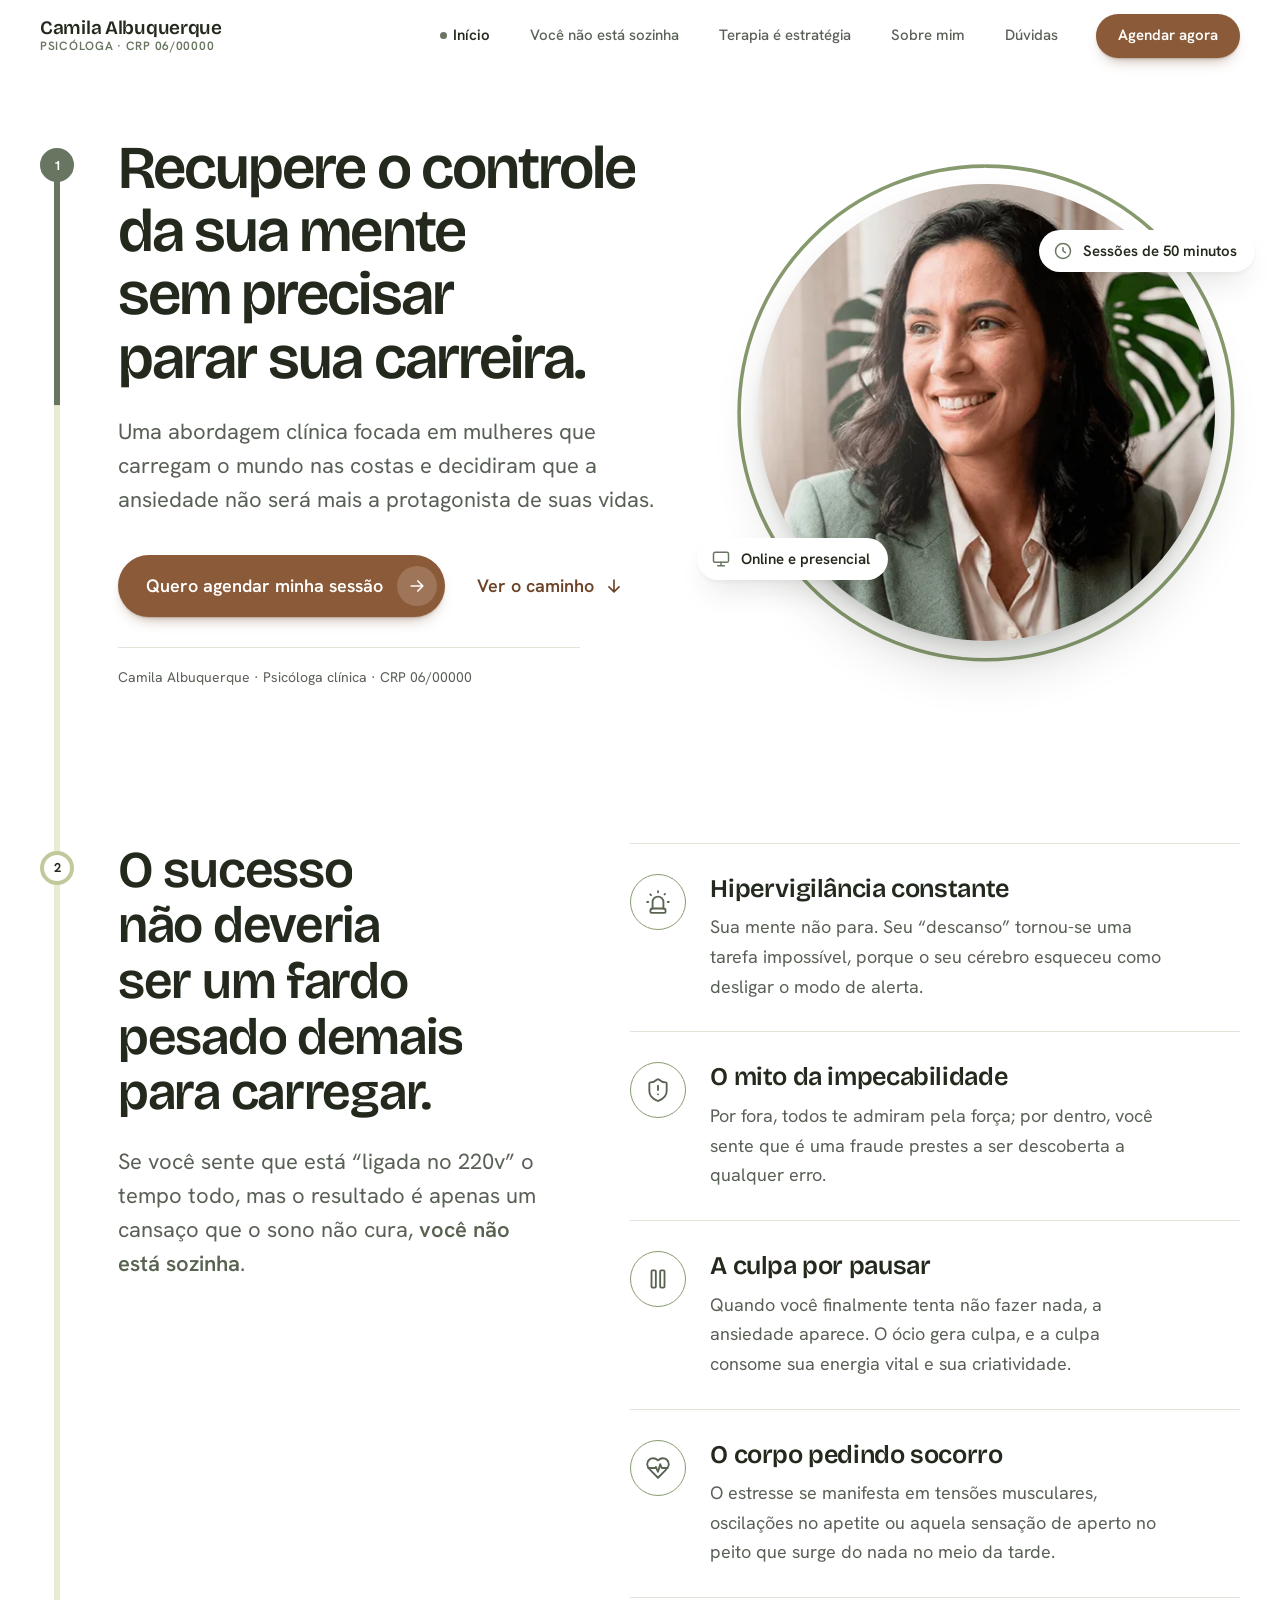
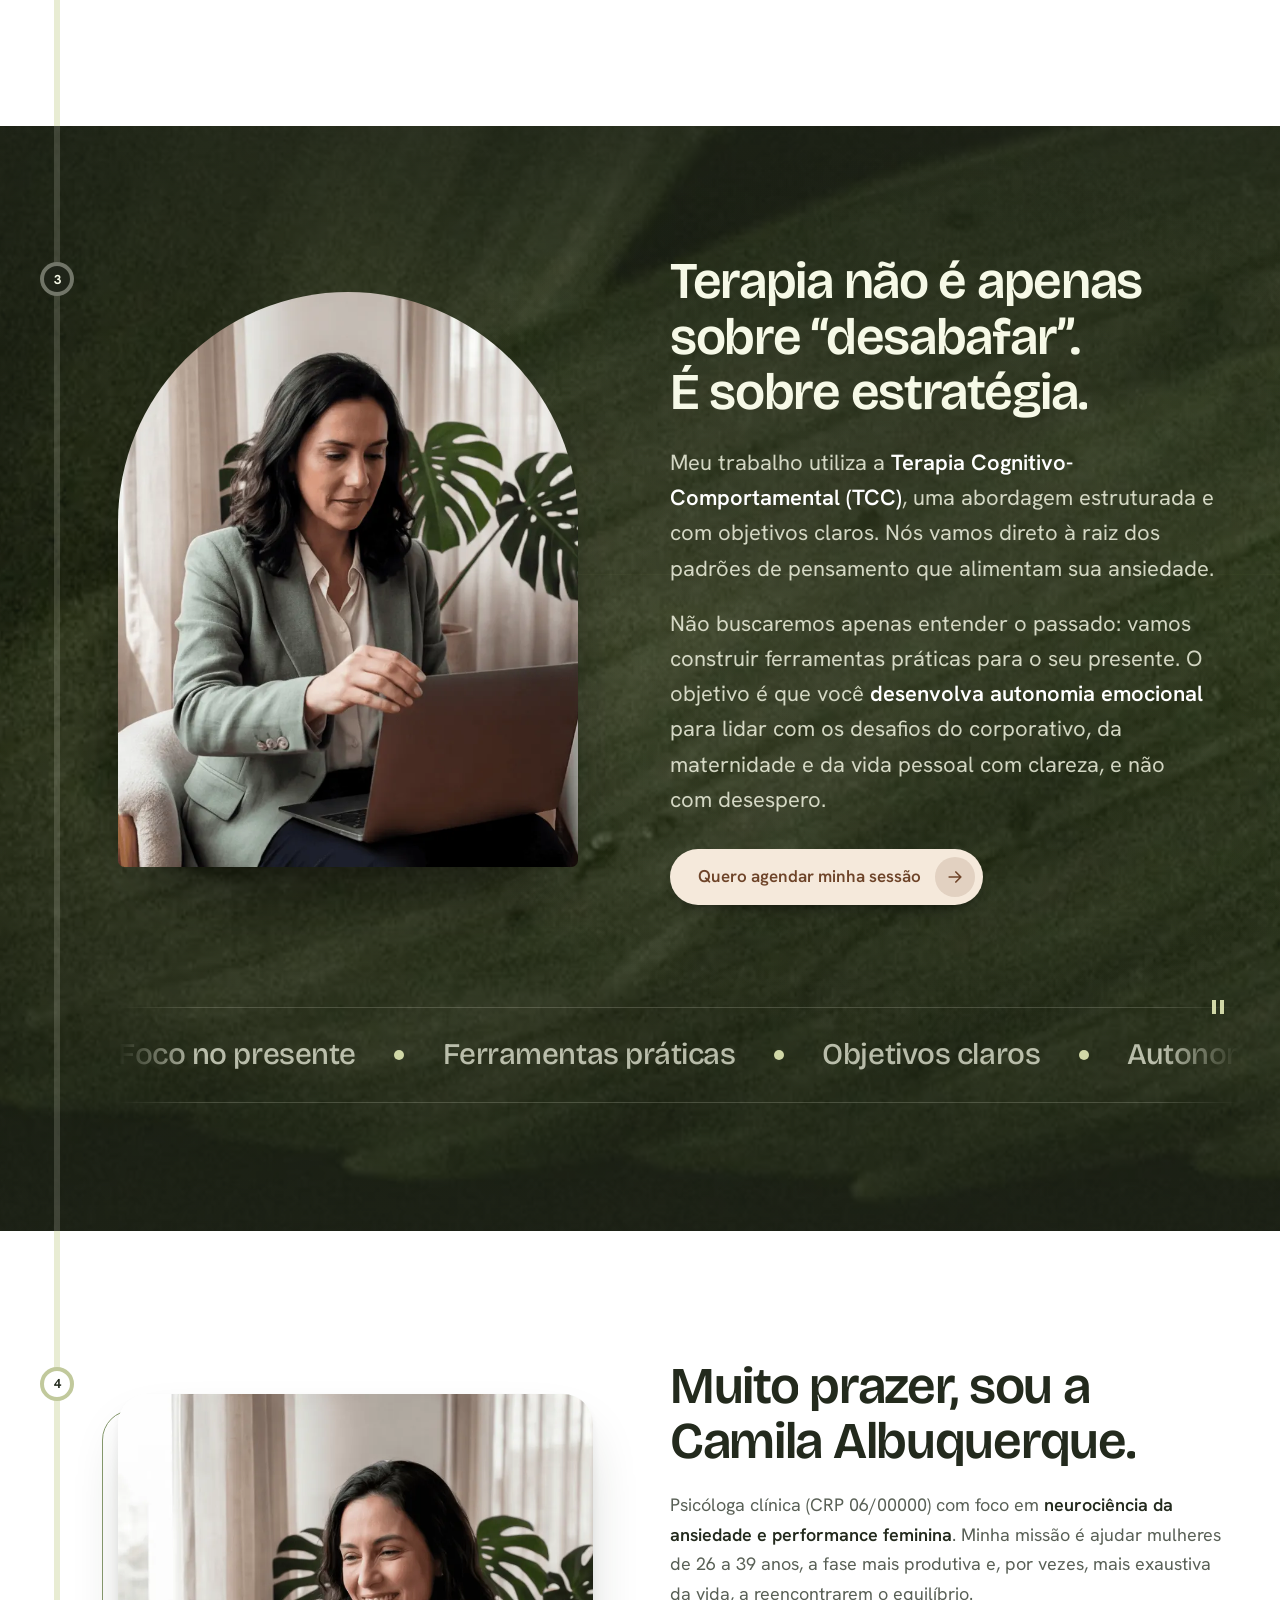
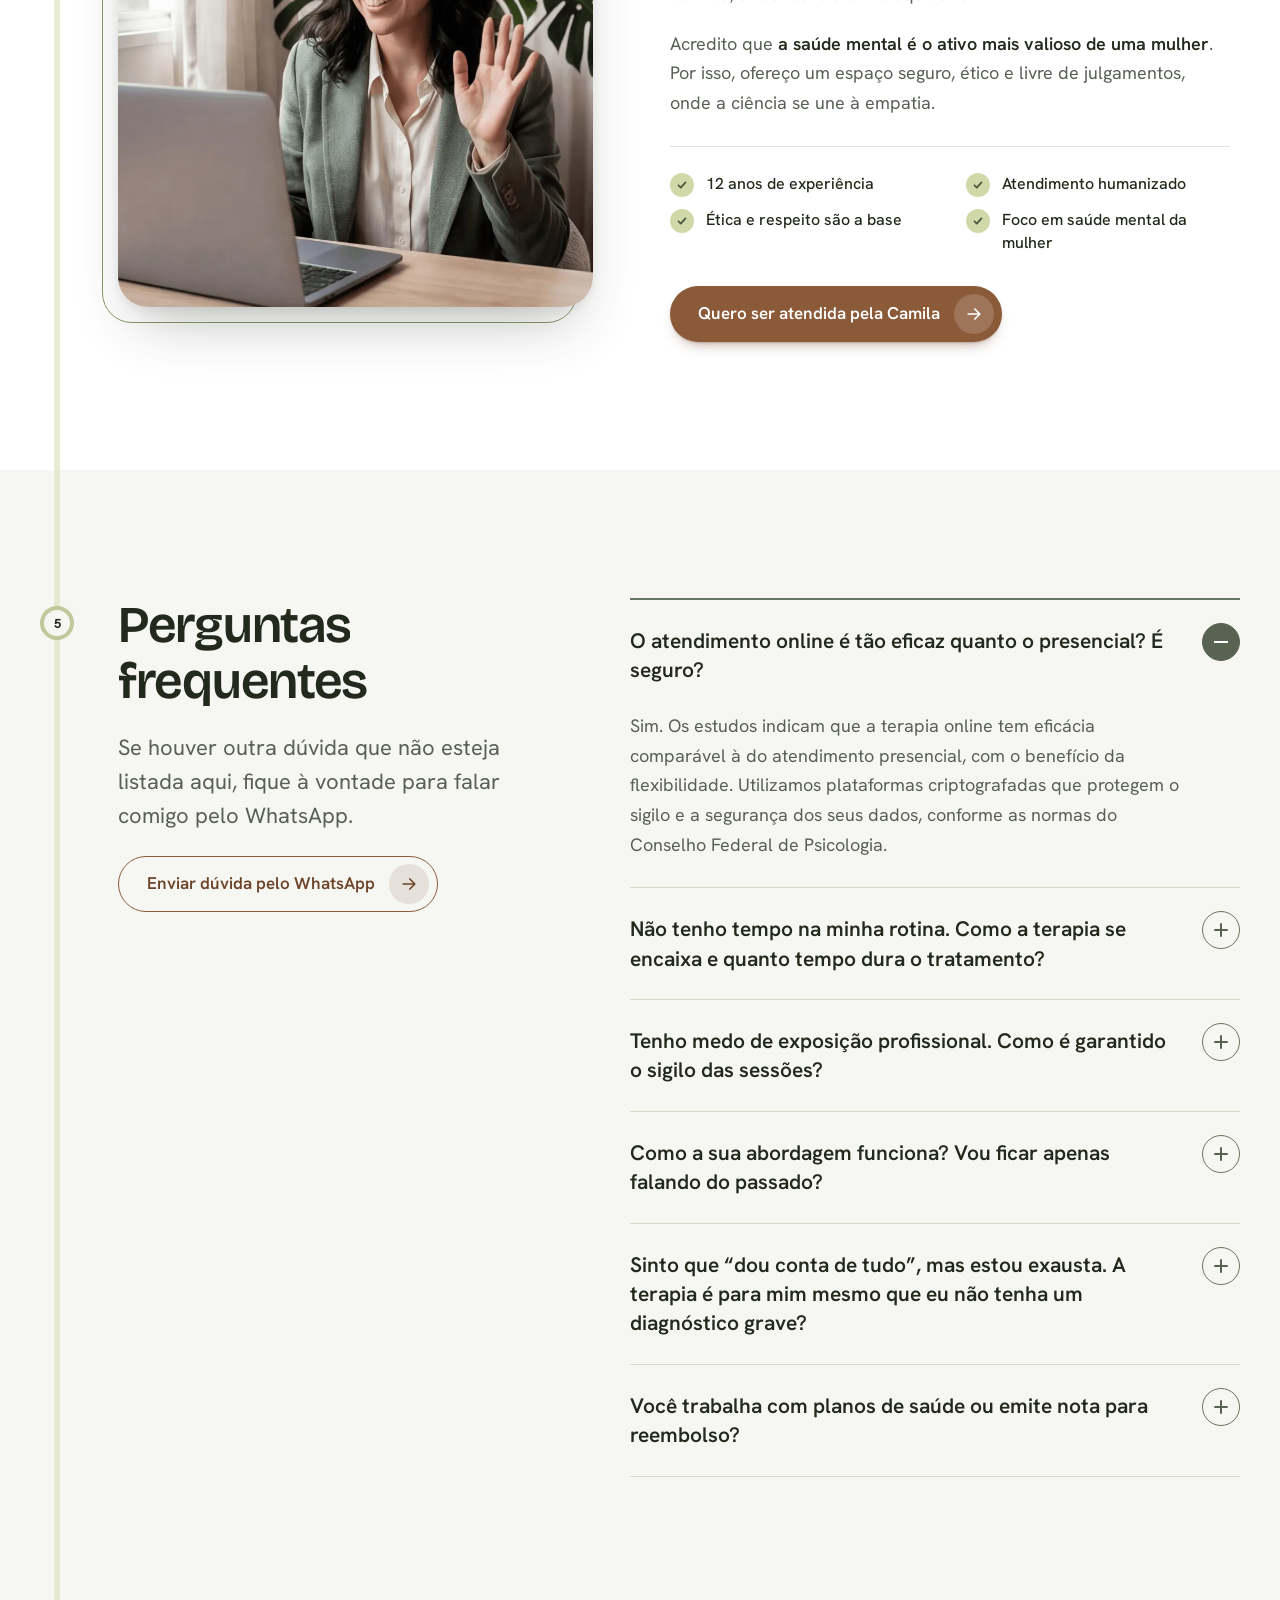
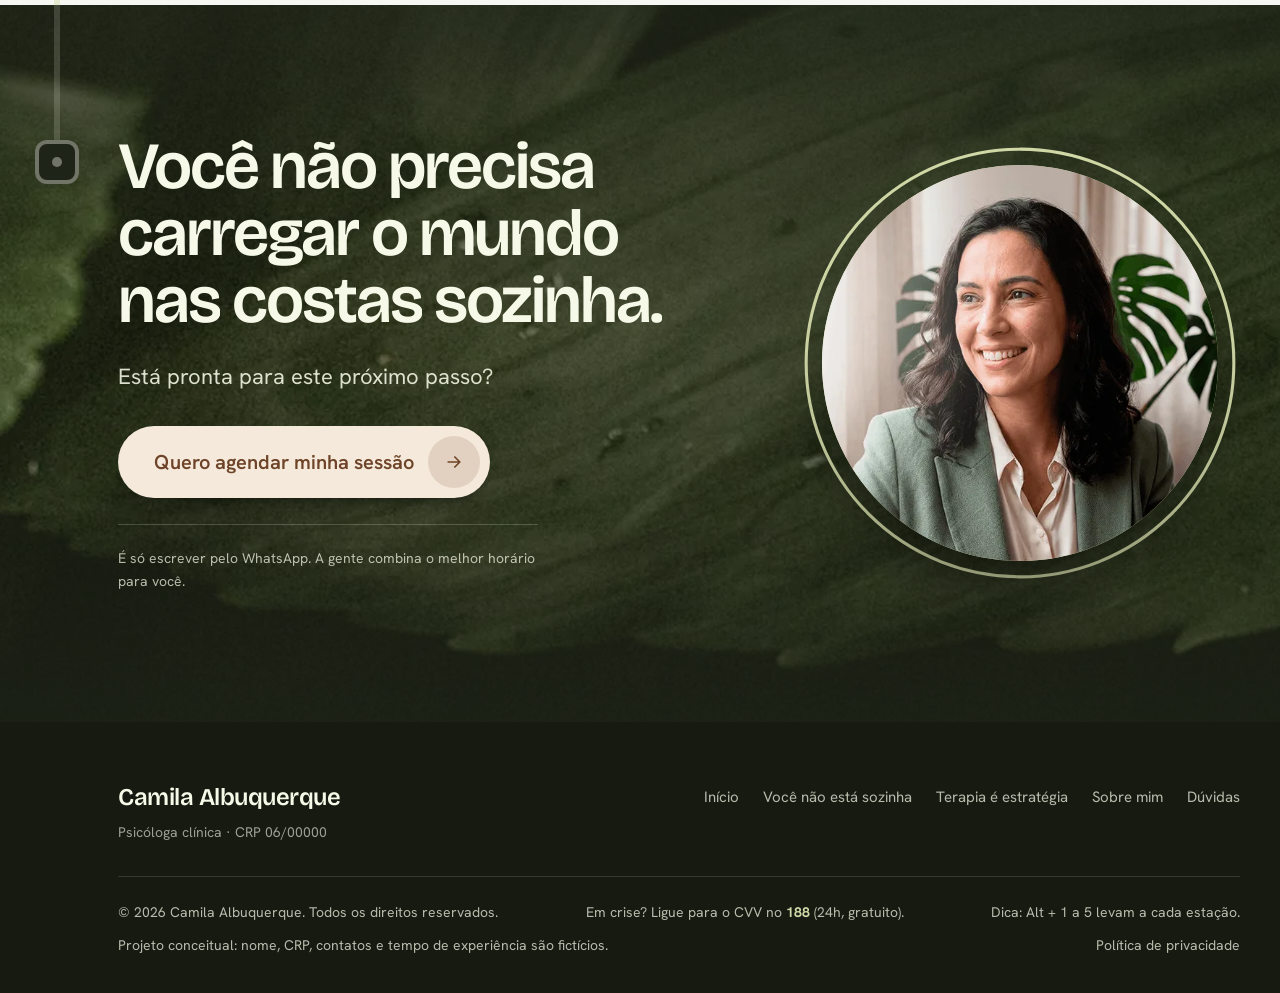
==== commit 87343b11: "Mobile: foto no topo do hero, títulos menores e botão flutuante só com o ícone do WhatsApp Co-Author" ====
--- a/index.html
+++ b/index.html
@@ -255,9 +255,8 @@
   </footer>
 
   <div class="dock" data-dock aria-hidden="true">
-    <a class="btn btn--primary" href="https://wa.me/5511900000000" data-wa target="_blank" rel="noopener" tabindex="-1">
-      <span class="btn__label">Agendar pelo WhatsApp</span>
-      <span class="btn__arrow" aria-hidden="true"><svg viewBox="0 0 24 24"><path d="M5 12h14M13 6l6 6-6 6"/></svg></span>
+    <a class="dock__btn" href="https://wa.me/5511900000000" data-wa target="_blank" rel="noopener" tabindex="-1" aria-label="Agendar pelo WhatsApp (abre em nova aba)">
+      <svg viewBox="0 0 32 32" aria-hidden="true"><path fill="currentColor" d="M16.04 3C9.4 3 4 8.36 4 14.96c0 2.1.56 4.17 1.62 5.98L4 29l8.3-2.17a12.1 12.1 0 0 0 3.74.6h.01C22.66 27.43 28 22.07 28 15.47 28 8.87 22.67 3 16.04 3Zm0 22.4h-.01c-1.18 0-2.34-.31-3.36-.9l-.24-.14-4.93 1.29 1.32-4.8-.16-.25a9.73 9.73 0 0 1-1.5-5.17c0-5.4 4.4-9.8 9.82-9.8 5.4 0 9.8 4.4 9.8 9.8 0 5.6-4.4 9.97-9.74 9.97Zm5.38-7.33c-.3-.15-1.75-.86-2.02-.96-.27-.1-.47-.15-.67.15-.2.3-.77.96-.94 1.16-.17.2-.35.22-.64.07-.3-.15-1.25-.46-2.38-1.47-.88-.79-1.47-1.76-1.65-2.05-.17-.3-.02-.46.13-.6.13-.13.3-.35.44-.52.15-.17.2-.3.3-.5.1-.2.05-.37-.03-.52-.07-.15-.67-1.6-.91-2.2-.24-.57-.49-.5-.67-.5h-.57c-.2 0-.52.07-.79.37-.27.3-1.04 1.01-1.04 2.47 0 1.46 1.06 2.87 1.21 3.07.15.2 2.09 3.19 5.06 4.47.71.3 1.26.49 1.69.63.71.22 1.36.19 1.87.12.57-.09 1.75-.72 2-1.41.25-.7.25-1.29.17-1.41-.07-.13-.27-.2-.57-.35Z"/></svg>
     </a>
   </div>
 </body>
--- a/style.css
+++ b/style.css
@@ -216,6 +216,7 @@
 .link-down { display: inline-flex; align-items: center; gap: 10px; min-height: 48px; color: var(--clay-700); font-weight: 600; text-decoration: none; background: linear-gradient(currentColor, currentColor) no-repeat 0 calc(100% - 10px) / 0% 2px; transition: background-size 0.45s var(--ease), color 0.2s; }
 .link-down svg { width: 20px; height: 20px; fill: none; stroke: currentColor; stroke-width: 2; stroke-linecap: round; stroke-linejoin: round; animation: bob 2.4s ease-in-out 3; }
 .link-down:hover { background-size: 100% 2px; color: var(--ink); }
+@keyframes dock-ring { 0% { opacity: 0.55; transform: scale(1); } 70%, 100% { opacity: 0; transform: scale(1.5); } }
 @keyframes bob { 0%, 100% { transform: translateY(-2px); } 50% { transform: translateY(3px); } }
 
 /* ---------- Cabeçalho ---------- */
@@ -489,13 +490,14 @@
 }
 
 @media (max-width: 900px) {
-  html { scroll-padding-bottom: 96px; }
+  html { scroll-padding-bottom: 88px; }
+  :root { --fs-h1: clamp(1.75rem, 1rem + 4vw, 2.75rem); --fs-h2: clamp(1.5rem, 1rem + 2.6vw, 2.25rem); --fs-h2-xl: clamp(1.75rem, 1rem + 3.4vw, 2.5rem); --fs-h3: 1.1875rem; }
   :root { --node: 28px; --seg: 5px; --body-left: calc(var(--edge) + var(--node) + 22px); --header-h: 64px; }
   .stop__node { border-width: 3px; font-size: 0.75rem; }
   .stop__node--end { width: 36px; height: 36px; margin-left: -18px; margin-top: -4px; }
 
-  .hero { grid-template-columns: minmax(0, 1fr); min-height: 0; gap: 44px; }
-  .hero__visual { width: min(100%, 380px); justify-self: center; }
+  .hero { grid-template-columns: minmax(0, 1fr); min-height: 0; gap: 32px; }
+  .hero__visual { order: -1; width: min(62vw, 300px); justify-self: center; }
   .chip--a { left: -2%; bottom: 8%; }
   .chip--b { right: -2%; top: 6%; }
 
@@ -513,9 +515,12 @@
   .footer__hint { display: none; }
   .footer { padding-bottom: 96px; }
 
-  .dock { display: block; position: fixed; z-index: 40; left: 12px; right: 12px; bottom: calc(12px + env(safe-area-inset-bottom)); transform: translateY(160%); transition: transform 0.55s var(--ease); }
-  .dock.is-visible { transform: none; }
-  .dock .btn { width: 100%; justify-content: space-between; padding-left: 28px; box-shadow: 0 10px 18px -8px rgb(35 42 29 / 0.6); }
+  .dock { display: block; position: fixed; z-index: 40; right: 16px; bottom: calc(16px + env(safe-area-inset-bottom)); opacity: 0; transform: translateY(24px) scale(0.8); pointer-events: none; transition: transform 0.55s var(--ease), opacity 0.35s; }
+  .dock.is-visible { opacity: 1; transform: none; pointer-events: auto; }
+  .dock__btn { position: relative; display: grid; place-items: center; width: 58px; height: 58px; border-radius: 50%; background: var(--clay-600); color: #fff; box-shadow: 0 10px 18px -8px rgb(79 47 27 / 0.7), 0 2px 4px rgb(79 47 27 / 0.25); -webkit-tap-highlight-color: transparent; transition: background-color 0.12s, color 0.12s, transform 0.2s var(--ease); }
+  .dock__btn svg { width: 30px; height: 30px; }
+  .dock__btn::after { content: ""; position: absolute; inset: 0; border-radius: 50%; border: 2px solid var(--clay-600); opacity: 0; animation: dock-ring 3s ease-out infinite; pointer-events: none; }
+  .dock__btn:active { background: #fff; color: var(--clay-600); transform: scale(0.94); }
 }
 
 @media (max-width: 520px) {
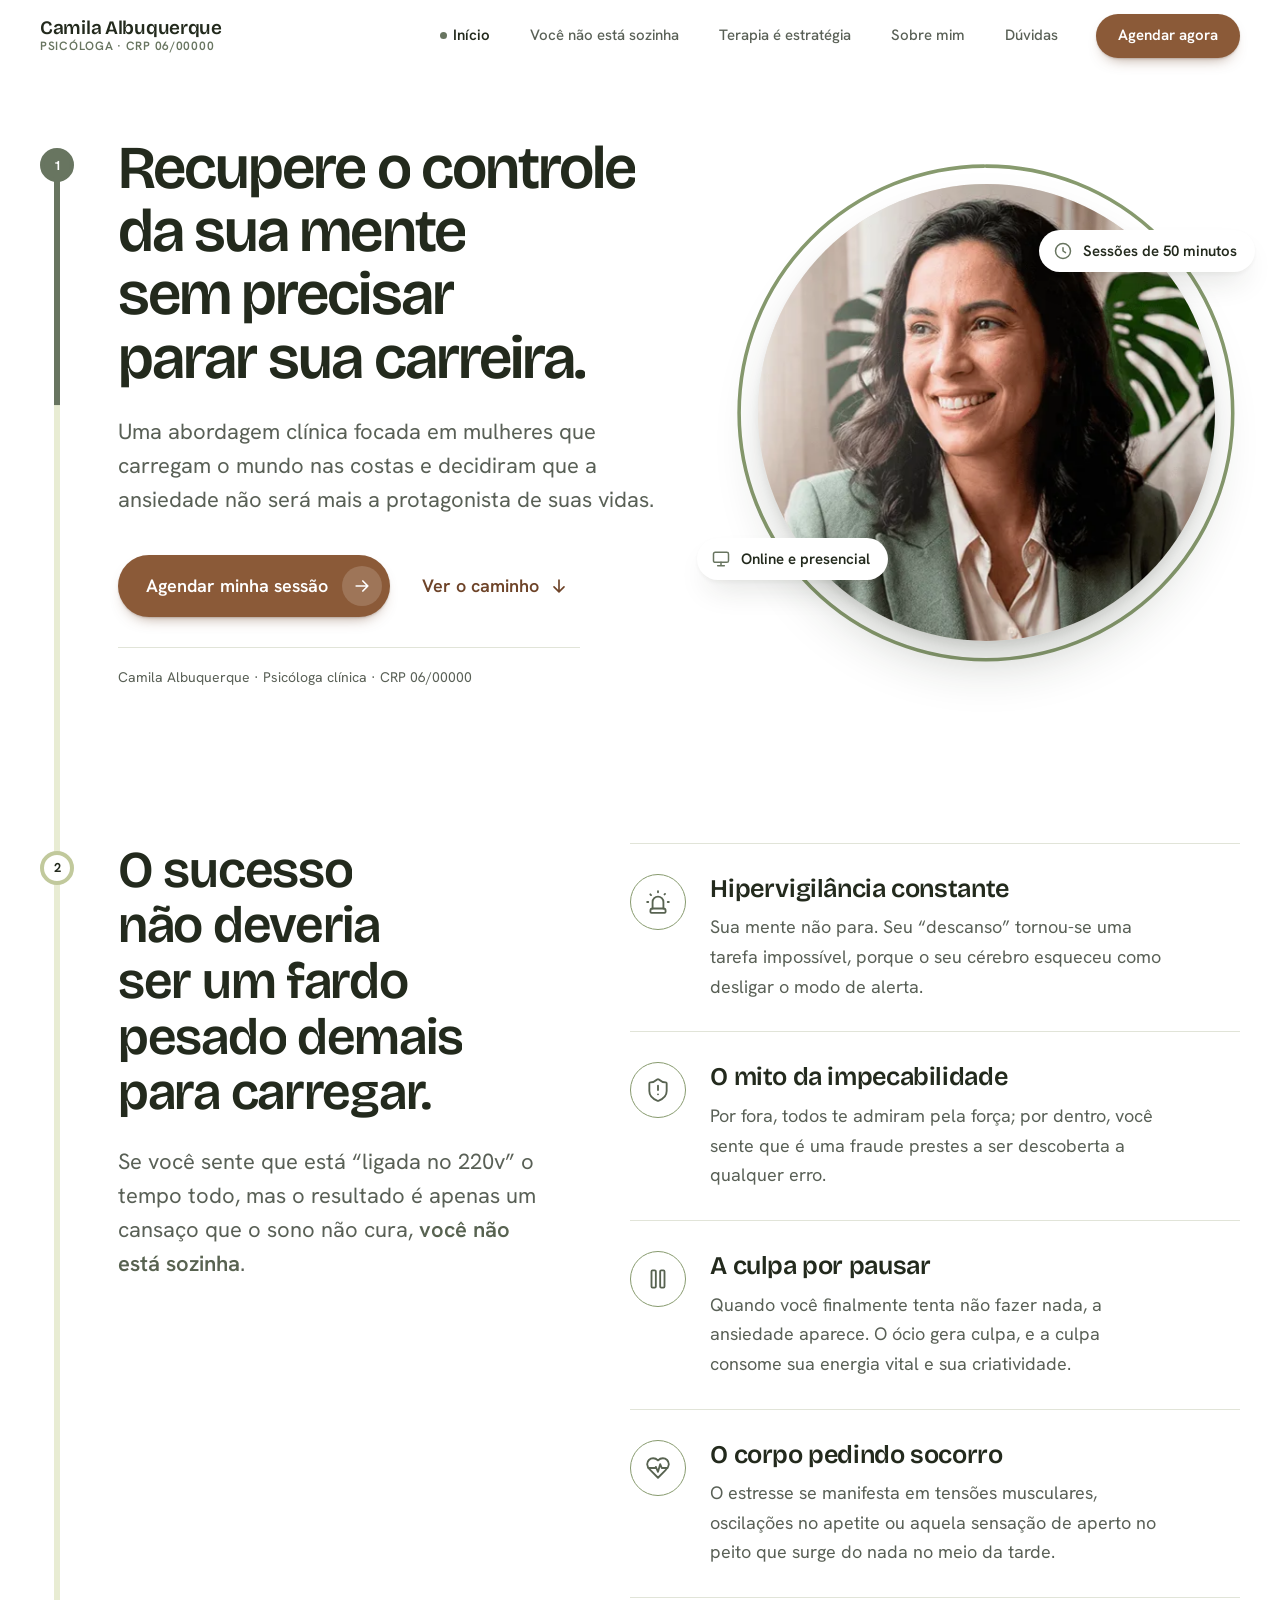
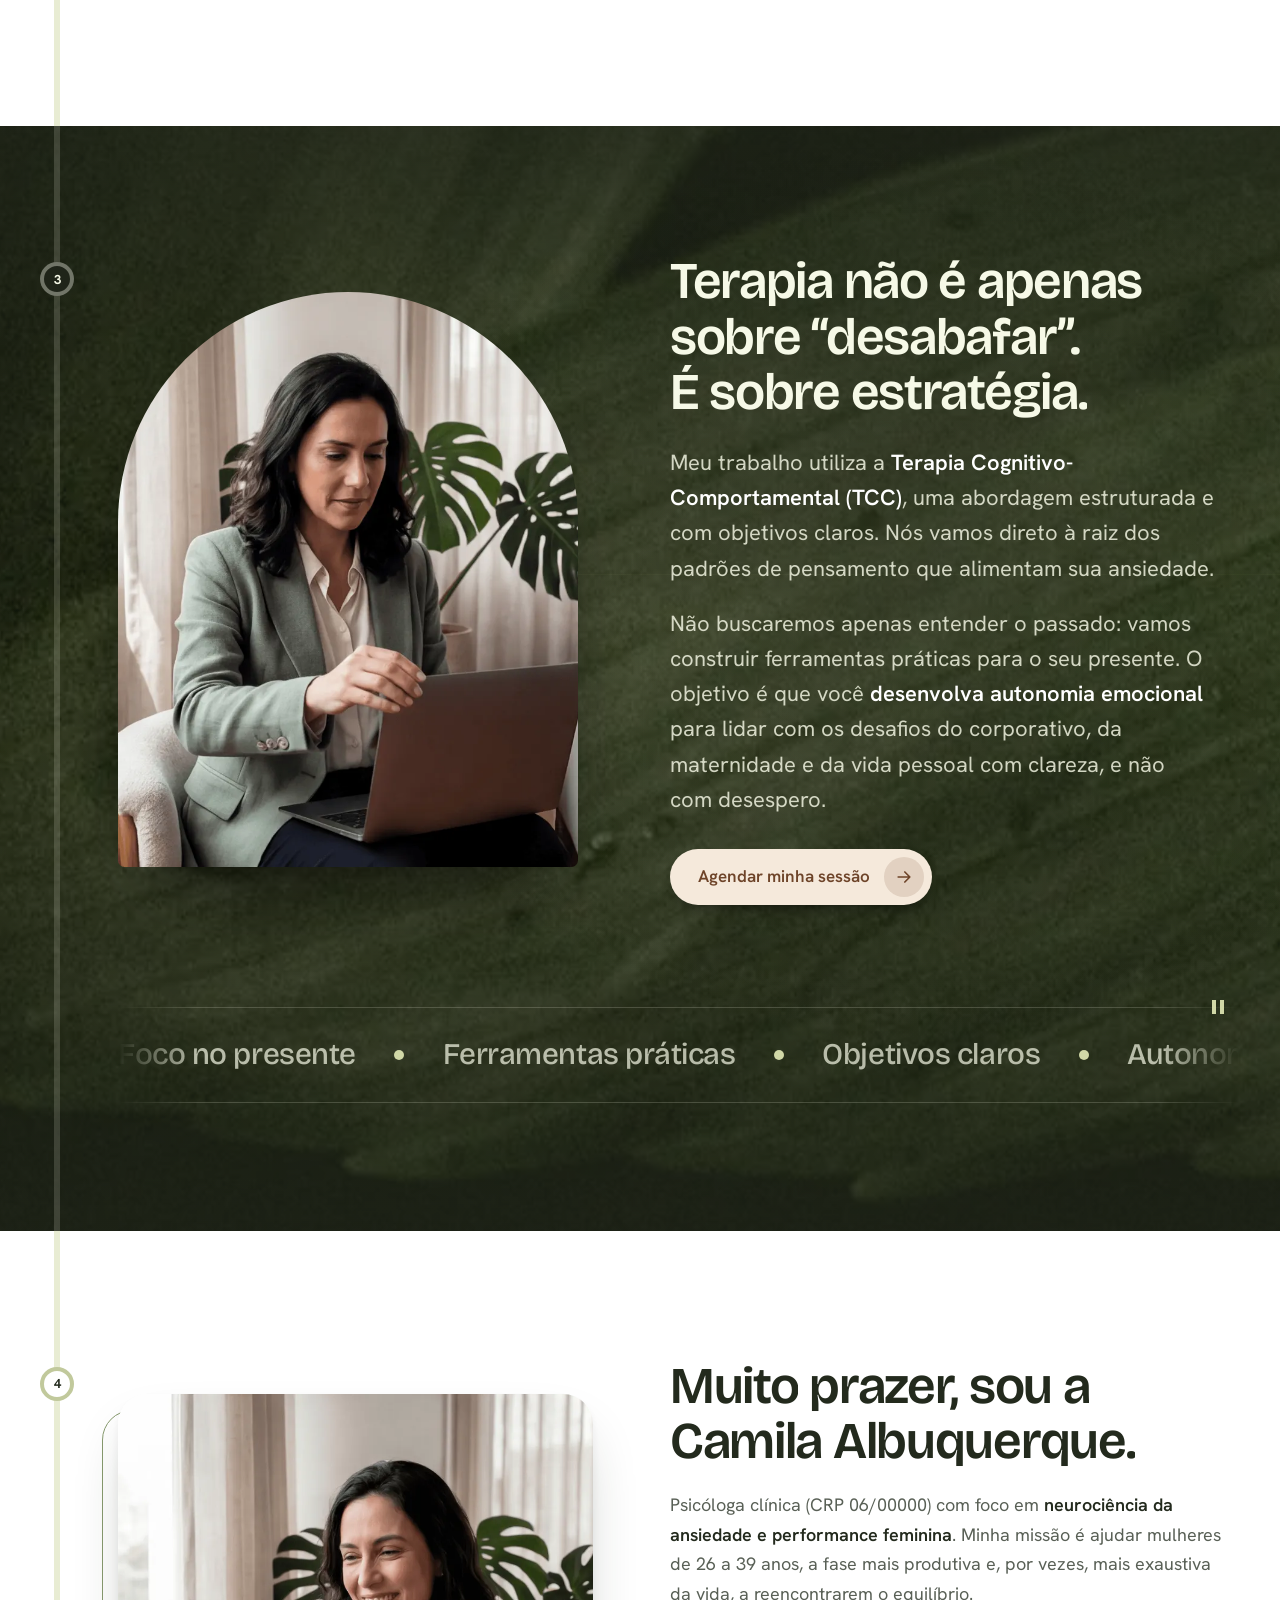
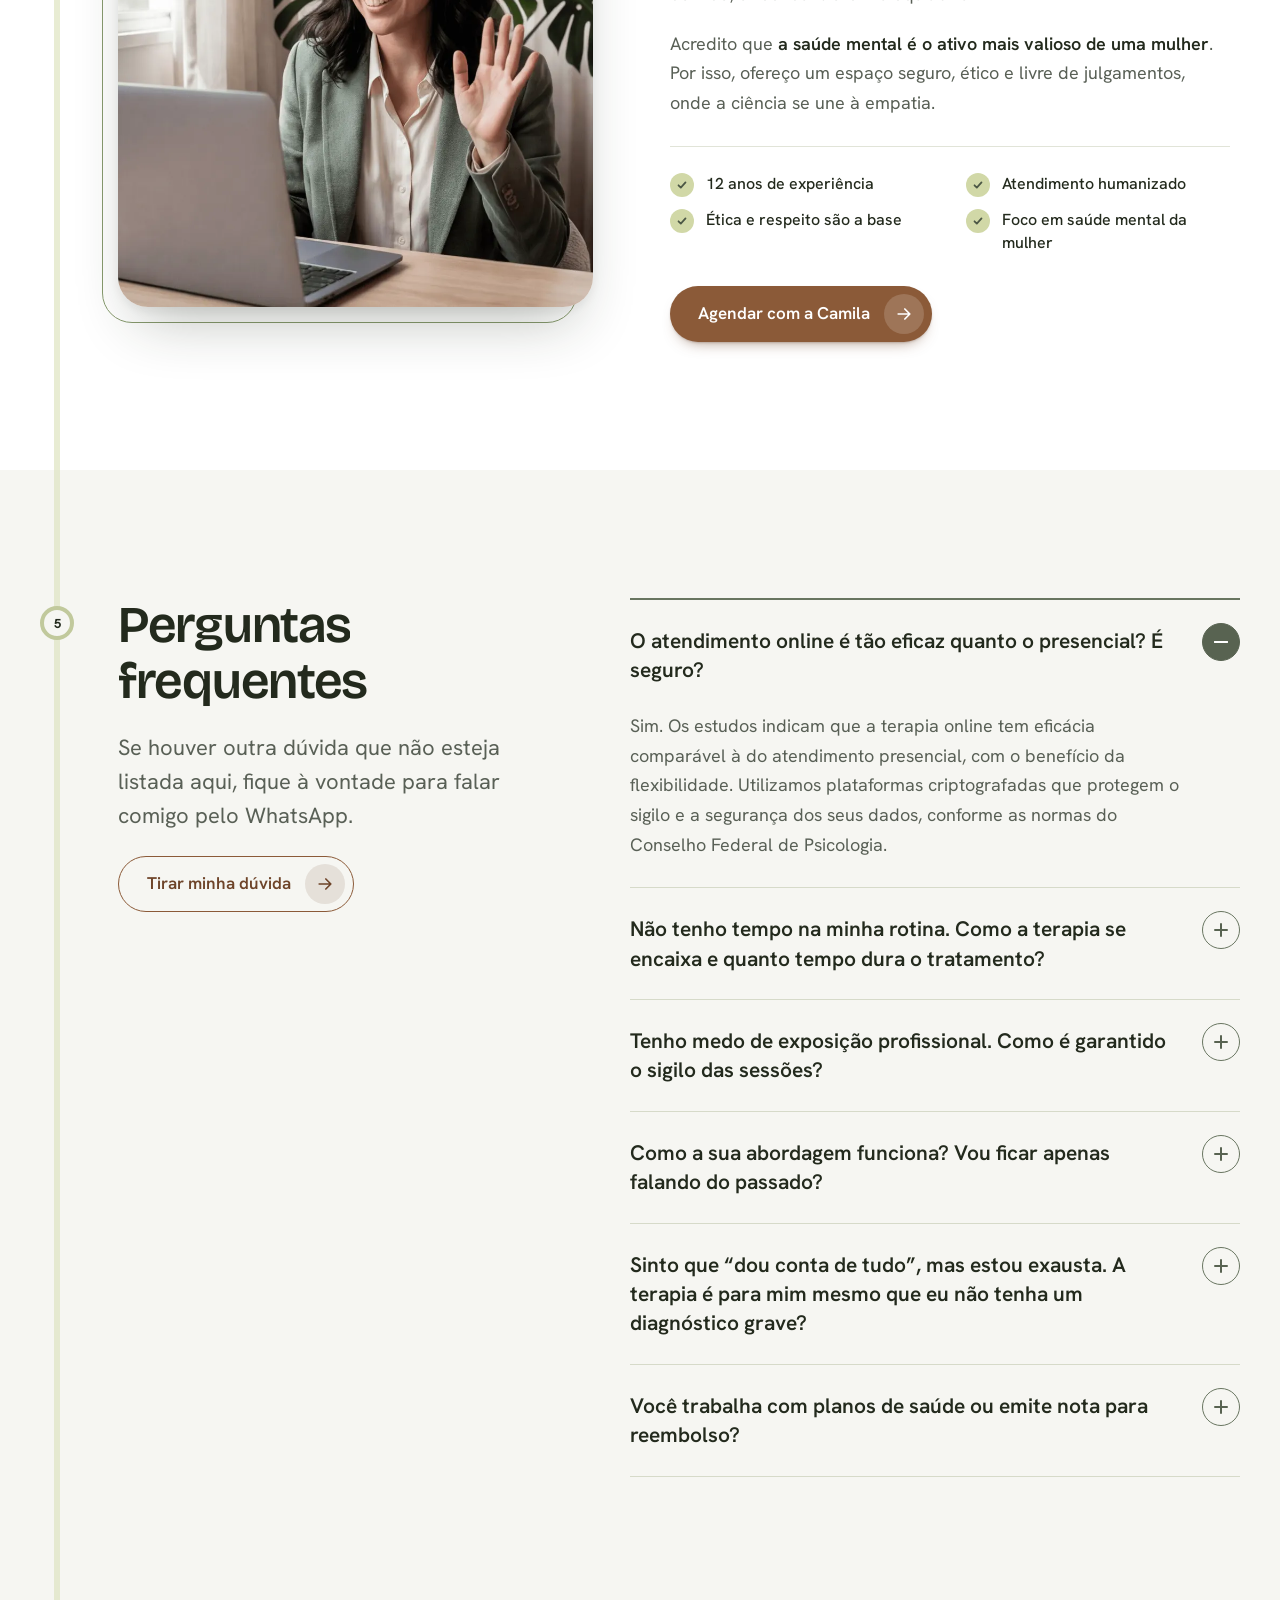
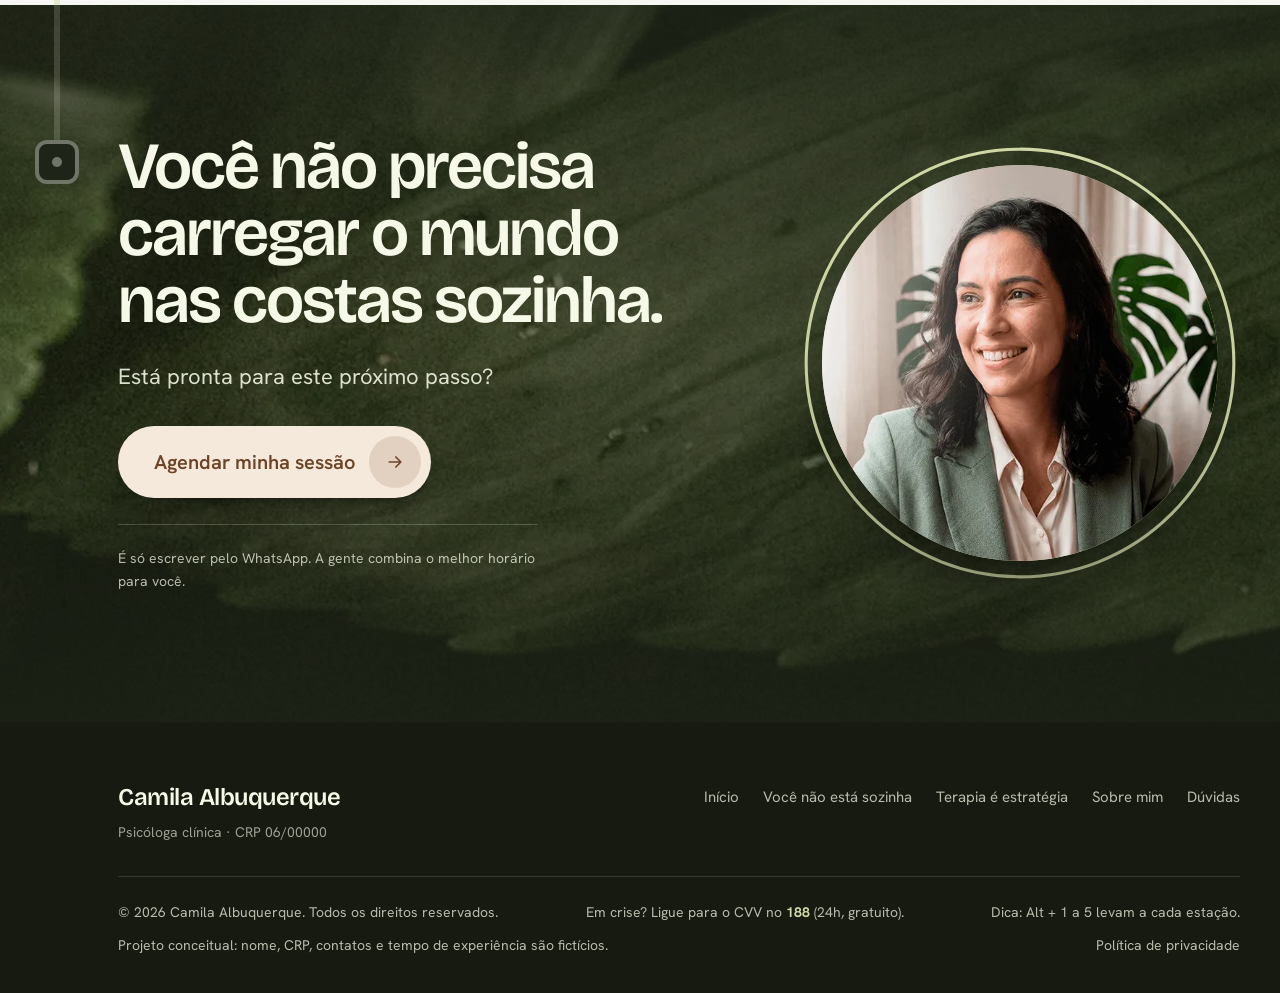
==== commit da89f90a: "Mobile: botão antes do texto de apoio, CTAs mais curtos e botão flutuante no verde do WhatsApp Co-Au" ====
--- a/index.html
+++ b/index.html
@@ -55,7 +55,7 @@
           <p class="hero__lead" data-enter style="--d: 4">Uma abordagem clínica focada em mulheres que carregam o mundo nas costas e decidiram que a ansiedade não será mais a protagonista de suas vidas.</p>
           <div class="hero__actions" data-enter style="--d: 5">
             <a class="btn btn--primary" href="https://wa.me/5511900000000" data-wa target="_blank" rel="noopener">
-              <span class="btn__label">Quero agendar minha sessão</span>
+              <span class="btn__label">Agendar minha sessão</span>
               <span class="btn__arrow" aria-hidden="true"><svg viewBox="0 0 24 24"><path d="M5 12h14M13 6l6 6-6 6"/></svg></span>
             </a>
             <a class="link-down" href="#voce-nao-esta-sozinha">Ver o caminho
@@ -124,7 +124,7 @@
             <p>Meu trabalho utiliza a <strong>Terapia Cognitivo-Comportamental (TCC)</strong>, uma abordagem estruturada e com objetivos claros. Nós vamos direto à raiz dos padrões de pensamento que alimentam sua ansiedade.</p>
             <p>Não buscaremos apenas entender o passado: vamos construir ferramentas práticas para o seu presente. O objetivo é que você <strong>desenvolva autonomia emocional</strong> para lidar com os desafios do corporativo, da maternidade e da vida pessoal com clareza, e não com desespero.</p>
             <a class="btn btn--light" href="https://wa.me/5511900000000" data-wa target="_blank" rel="noopener">
-              <span class="btn__label">Quero agendar minha sessão</span>
+              <span class="btn__label">Agendar minha sessão</span>
               <span class="btn__arrow" aria-hidden="true"><svg viewBox="0 0 24 24"><path d="M5 12h14M13 6l6 6-6 6"/></svg></span>
             </a>
           </div>
@@ -161,7 +161,7 @@
             <li>Foco em saúde mental da mulher</li>
           </ul>
           <a class="btn btn--primary" href="https://wa.me/5511900000000" data-wa target="_blank" rel="noopener">
-            <span class="btn__label">Quero ser atendida pela Camila</span>
+            <span class="btn__label">Agendar com a Camila</span>
             <span class="btn__arrow" aria-hidden="true"><svg viewBox="0 0 24 24"><path d="M5 12h14M13 6l6 6-6 6"/></svg></span>
           </a>
         </div>
@@ -176,7 +176,7 @@
           <h2 class="h2" id="faq-titulo">Perguntas frequentes</h2>
           <p>Se houver outra dúvida que não esteja listada aqui, fique à vontade para falar comigo pelo WhatsApp.</p>
           <a class="btn btn--outline" href="https://wa.me/5511900000000" data-wa data-msg="Olá, Camila! Tenho uma dúvida antes de agendar:" target="_blank" rel="noopener">
-            <span class="btn__label">Enviar dúvida pelo WhatsApp</span>
+            <span class="btn__label">Tirar minha dúvida</span>
             <span class="btn__arrow" aria-hidden="true"><svg viewBox="0 0 24 24"><path d="M5 12h14M13 6l6 6-6 6"/></svg></span>
           </a>
         </div>
@@ -219,7 +219,7 @@
           <h2 class="h2 h2--xl" id="fim-titulo">Você não precisa carregar o mundo nas costas sozinha.</h2>
           <p class="lead">Está pronta para este próximo passo?</p>
           <a class="btn btn--light btn--lg" href="https://wa.me/5511900000000" data-wa target="_blank" rel="noopener">
-            <span class="btn__label">Quero agendar minha sessão</span>
+            <span class="btn__label">Agendar minha sessão</span>
             <span class="btn__arrow" aria-hidden="true"><svg viewBox="0 0 24 24"><path d="M5 12h14M13 6l6 6-6 6"/></svg></span>
           </a>
           <p class="end__note">É só escrever pelo WhatsApp. A gente combina o melhor horário para você.</p>
--- a/style.css
+++ b/style.css
@@ -497,6 +497,10 @@
   .stop__node--end { width: 36px; height: 36px; margin-left: -18px; margin-top: -4px; }
 
   .hero { grid-template-columns: minmax(0, 1fr); min-height: 0; gap: 32px; }
+  .hero__text { display: flex; flex-direction: column; }
+  .hero__actions { order: 2; margin-top: 26px; }
+  .hero__lead { order: 3; margin-top: 28px; }
+  .hero__sign { order: 4; }
   .hero__visual { order: -1; width: min(62vw, 300px); justify-self: center; }
   .chip--a { left: -2%; bottom: 8%; }
   .chip--b { right: -2%; top: 6%; }
@@ -517,10 +521,10 @@
 
   .dock { display: block; position: fixed; z-index: 40; right: 16px; bottom: calc(16px + env(safe-area-inset-bottom)); opacity: 0; transform: translateY(24px) scale(0.8); pointer-events: none; transition: transform 0.55s var(--ease), opacity 0.35s; }
   .dock.is-visible { opacity: 1; transform: none; pointer-events: auto; }
-  .dock__btn { position: relative; display: grid; place-items: center; width: 58px; height: 58px; border-radius: 50%; background: var(--clay-600); color: #fff; box-shadow: 0 10px 18px -8px rgb(79 47 27 / 0.7), 0 2px 4px rgb(79 47 27 / 0.25); -webkit-tap-highlight-color: transparent; transition: background-color 0.12s, color 0.12s, transform 0.2s var(--ease); }
+  .dock__btn { position: relative; display: grid; place-items: center; width: 58px; height: 58px; border-radius: 50%; background: #25d366; color: #fff; box-shadow: 0 10px 18px -8px rgb(18 140 74 / 0.75), 0 2px 4px rgb(18 140 74 / 0.3); -webkit-tap-highlight-color: transparent; transition: background-color 0.12s, color 0.12s, transform 0.2s var(--ease); }
   .dock__btn svg { width: 30px; height: 30px; }
-  .dock__btn::after { content: ""; position: absolute; inset: 0; border-radius: 50%; border: 2px solid var(--clay-600); opacity: 0; animation: dock-ring 3s ease-out infinite; pointer-events: none; }
-  .dock__btn:active { background: #fff; color: var(--clay-600); transform: scale(0.94); }
+  .dock__btn::after { content: ""; position: absolute; inset: 0; border-radius: 50%; border: 2px solid #25d366; opacity: 0; animation: dock-ring 3s ease-out infinite; pointer-events: none; }
+  .dock__btn:active { background: #fff; color: #25d366; transform: scale(0.94); }
 }
 
 @media (max-width: 520px) {
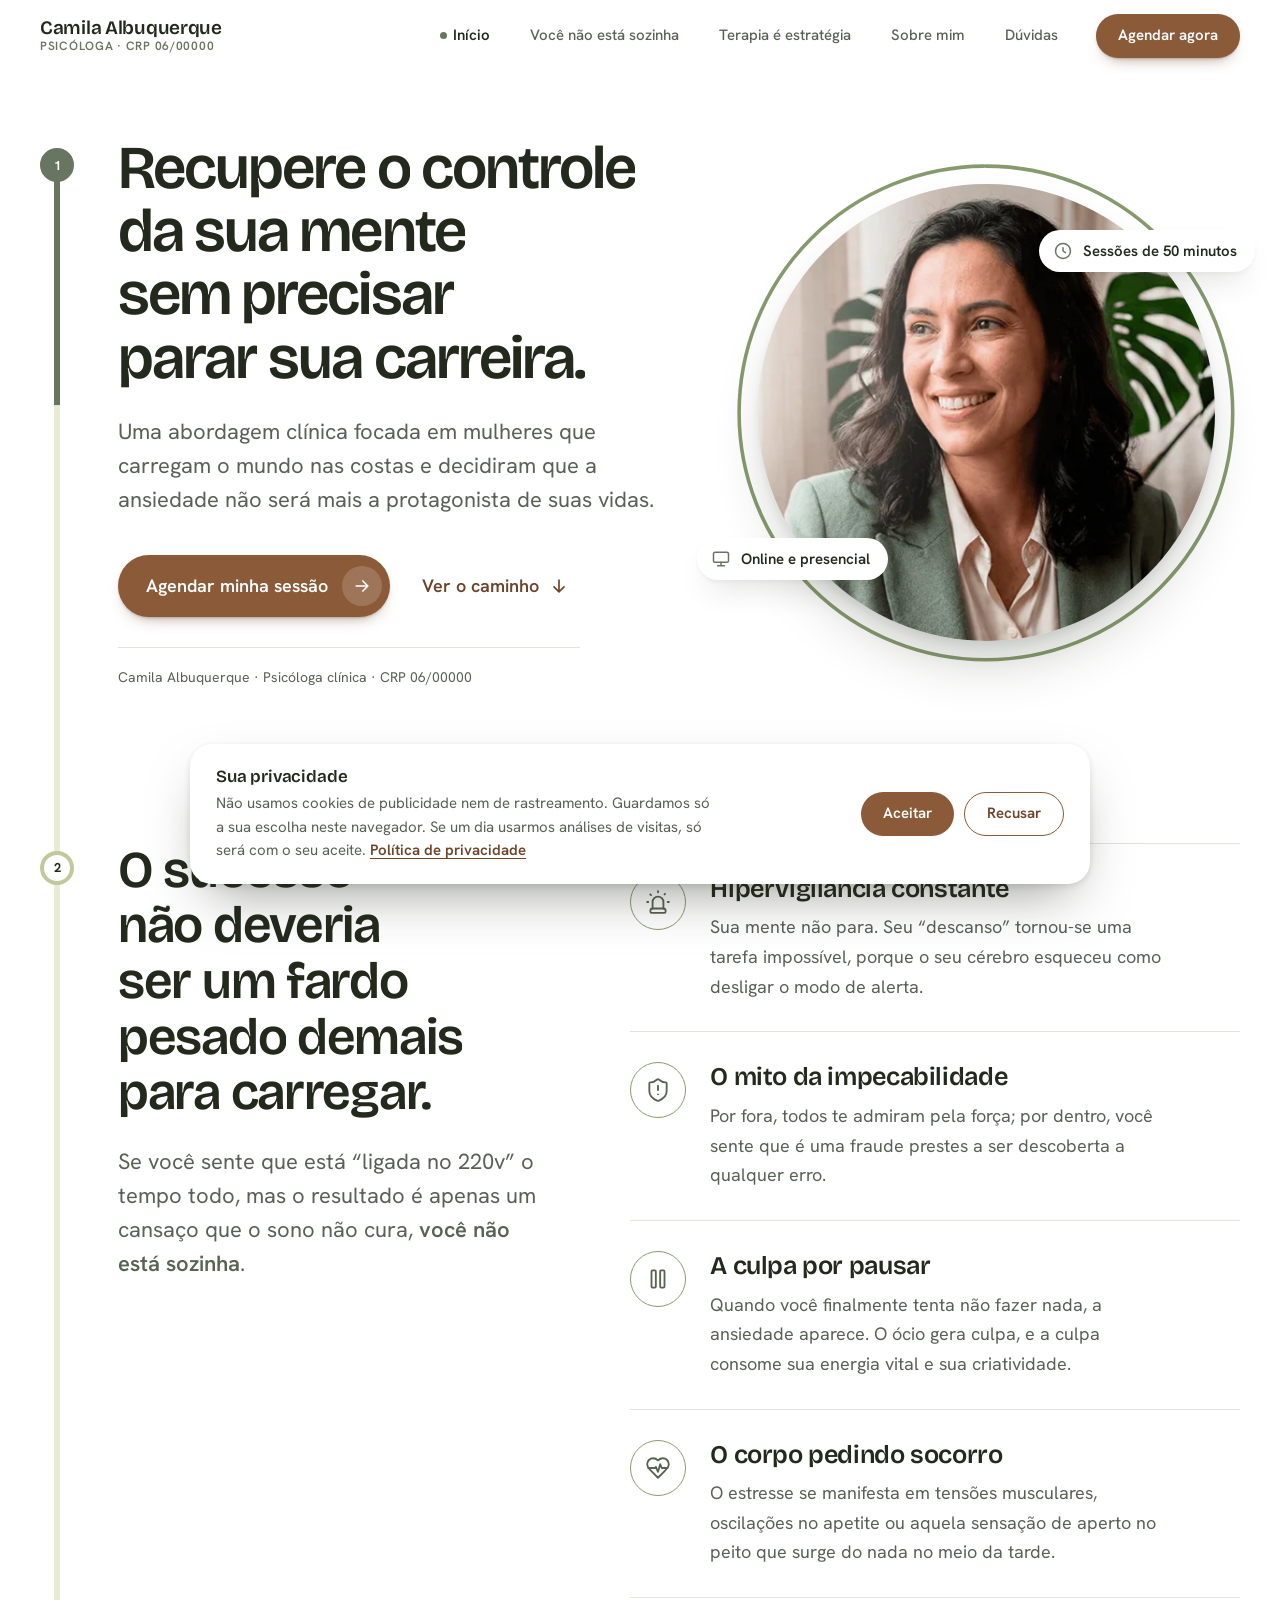
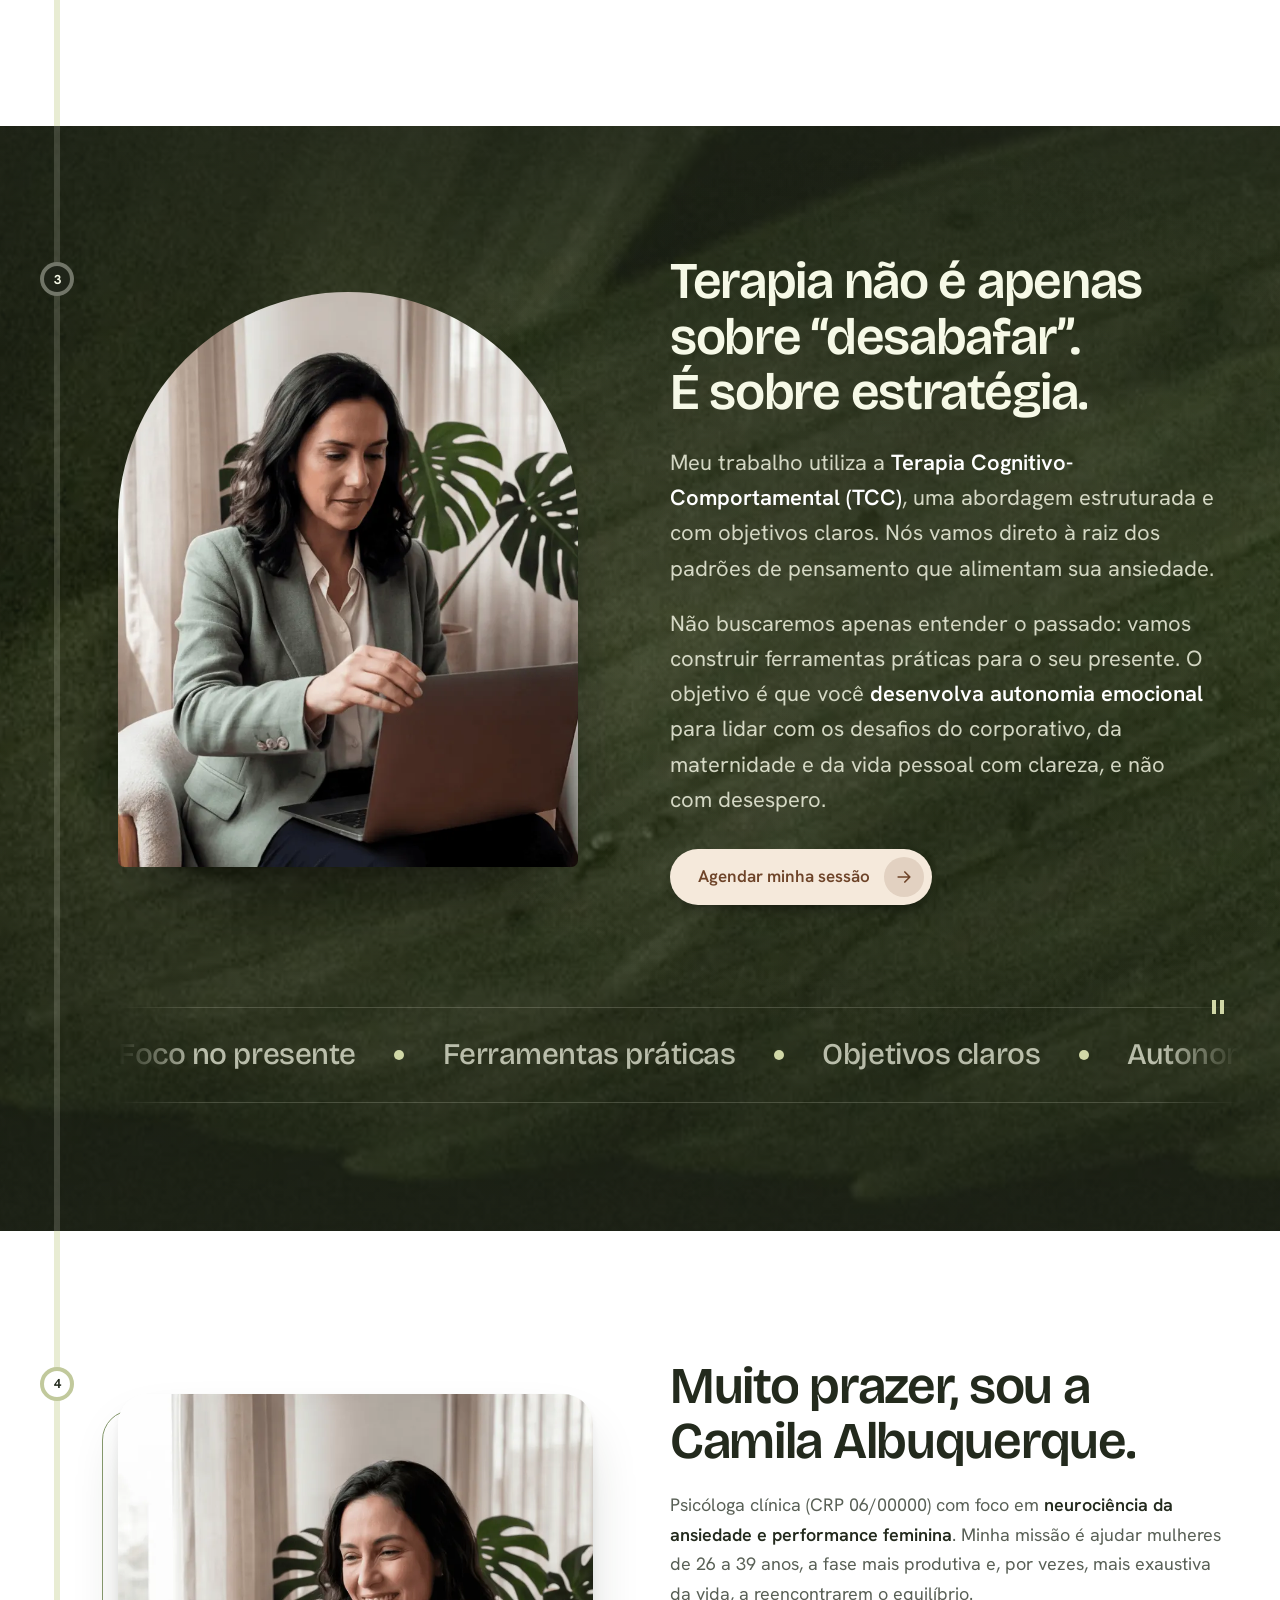
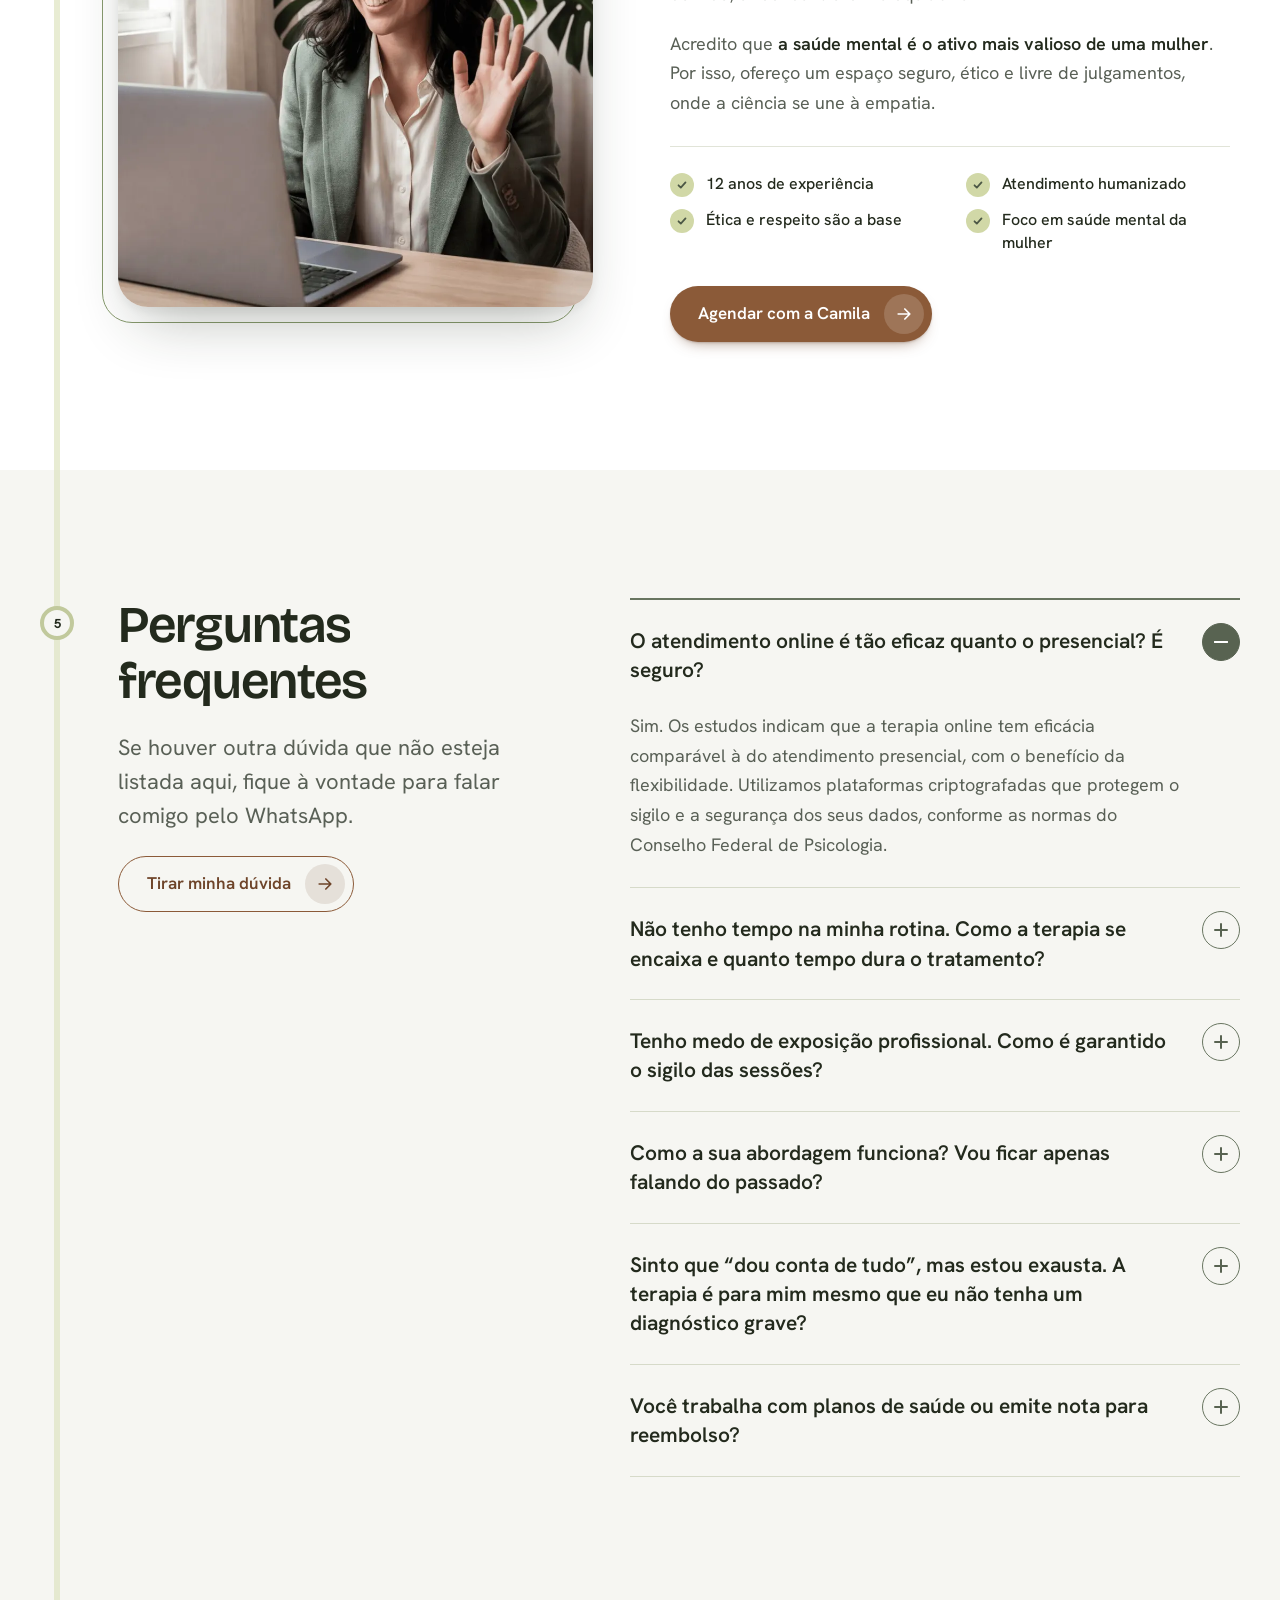
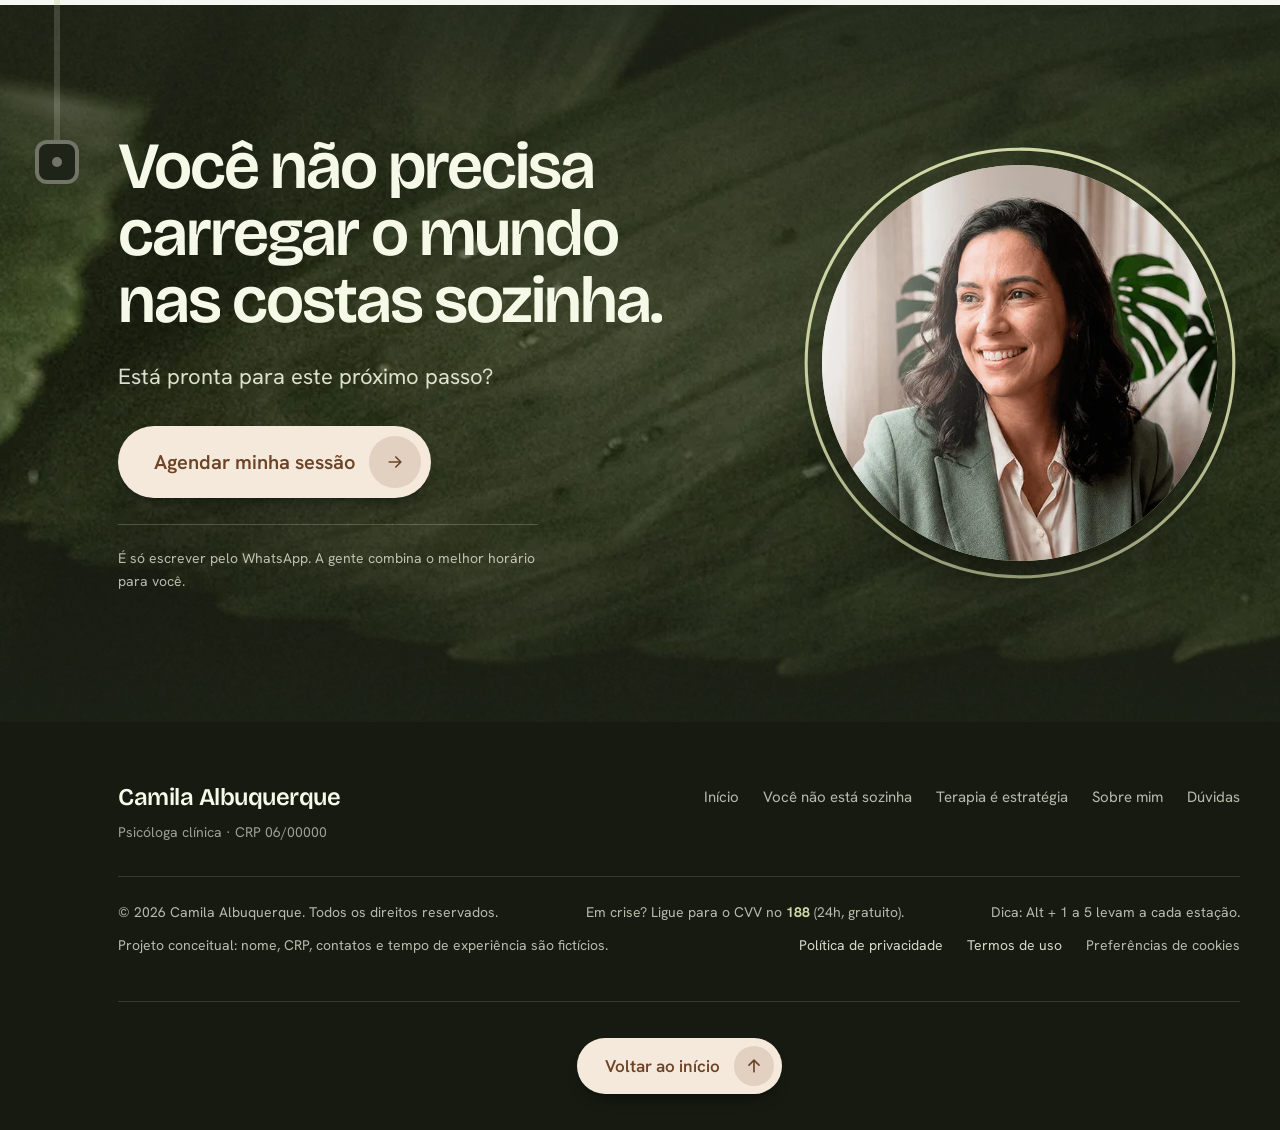
==== commit 669e2ca6: "Adiciona página 404, favicon, aviso de cookies, termos de uso e botão Voltar ao início Também amplia" ====
--- a/index.html
+++ b/index.html
@@ -9,10 +9,14 @@
   <link rel="preconnect" href="https://fonts.googleapis.com">
   <link rel="preconnect" href="https://fonts.gstatic.com" crossorigin>
   <link rel="stylesheet" href="https://fonts.googleapis.com/css2?family=Bricolage+Grotesque:opsz,wght@12..96,500..700&family=Hanken+Grotesk:wght@400;500;600;700&display=swap">
+  <link rel="icon" href="/favicon.ico" sizes="48x48">
+  <link rel="icon" href="/favicon.svg" type="image/svg+xml">
+  <link rel="apple-touch-icon" href="/apple-touch-icon.png">
   <link rel="preload" as="image" href="img/hero-camila.webp" fetchpriority="high">
   <link rel="stylesheet" href="style.css">
   <script>document.documentElement.classList.add("js");setTimeout(function(){if(!window.__lineReady)document.documentElement.classList.remove("js");},3000);</script>
   <script src="script.js" defer></script>
+  <script src="consent.js" defer></script>
 </head>
 <body>
   <a class="skip" href="#conteudo">Pular para o conteúdo</a>
@@ -249,7 +253,17 @@
         <p>Em crise? Ligue para o CVV no <a href="tel:188">188</a> (24h, gratuito).</p>
         <p class="footer__hint">Dica: Alt + 1 a 5 levam a cada estação.</p>
         <p>Projeto conceitual: nome, CRP, contatos e tempo de experiência são fictícios.</p>
-        <a href="privacidade.html">Política de privacidade</a>
+        <p class="footer__links">
+          <a href="privacidade.html">Política de privacidade</a>
+          <a href="termos.html">Termos de uso</a>
+          <button type="button" class="linklike" data-consent-open>Preferências de cookies</button>
+        </p>
+      </div>
+      <div class="footer__end">
+        <a class="btn btn--light to-top" href="#inicio" data-top>
+          <span class="btn__label">Voltar ao início</span>
+          <span class="btn__arrow" aria-hidden="true"><svg viewBox="0 0 24 24"><path d="M12 19V5M6 11l6-6 6 6"/></svg></span>
+        </a>
       </div>
     </div>
   </footer>
--- a/style.css
+++ b/style.css
@@ -192,7 +192,10 @@
   .btn:hover .btn__arrow svg { animation: arrow-through 0.6s var(--ease); }
 }
 @keyframes arrow-through { 0% { transform: translateX(0); } 45% { transform: translateX(150%); } 46% { transform: translateX(-150%); } 100% { transform: translateX(0); } }
-@media (hover: hover) { .btn:hover { transform: translateY(-2px); box-shadow: 0 2px 4px rgb(79 47 27 / 0.2), 0 12px 18px -12px rgb(110 68 41 / 0.85); } }
+@media (hover: hover) {
+  .btn:hover { transform: translateY(-2px); box-shadow: 0 2px 4px rgb(79 47 27 / 0.2), 0 12px 18px -12px rgb(110 68 41 / 0.85); }
+  .btn--light:hover { box-shadow: 0 12px 20px -12px rgb(0 0 0 / 0.85); }
+}
 
 /* Pressionar inverte as cores */
 .btn:active { transform: translateY(1px); background: var(--btn-fg); color: var(--btn-bg); transition-duration: 0.05s; }
@@ -563,3 +566,115 @@
   .marquee__track { flex-wrap: wrap; }
   .marquee__track + .marquee__track { display: none; }
 }
+
+/* ==========================================================================
+   Aviso de cookies, rodapé com voltar ao início, páginas legais e 404
+   ========================================================================== */
+
+/* ---------- Aviso de cookies ---------- */
+
+.consent {
+  position: fixed;
+  z-index: 60;
+  left: 16px;
+  right: 16px;
+  bottom: calc(16px + env(safe-area-inset-bottom));
+  max-width: 900px;
+  margin-inline: auto;
+  display: grid;
+  grid-template-columns: minmax(0, 1fr) auto;
+  gap: 16px 32px;
+  align-items: center;
+  padding: 22px 26px;
+  border-radius: 22px;
+  background: #fff;
+  color: var(--text);
+  box-shadow: 0 2px 6px rgb(35 42 29 / 0.12), 0 24px 56px -20px rgb(35 42 29 / 0.5);
+  opacity: 0;
+  transform: translateY(150%);
+  transition: transform 0.7s var(--ease), opacity 0.4s;
+}
+.consent[hidden] { display: none; }
+.consent.is-open { opacity: 1; transform: none; }
+.consent:focus { outline: none; }
+.consent:focus-visible { outline: 3px solid var(--clay-600); outline-offset: 3px; }
+.consent__title { margin: 0 0 4px; font: 600 1.0625rem/1.3 var(--font-display); letter-spacing: -0.01em; color: var(--ink); }
+.consent p { margin: 0; max-width: 62ch; font-size: 0.9375rem; line-height: 1.55; text-wrap: pretty; }
+.consent a { color: var(--clay-700); font-weight: 600; text-underline-offset: 3px; }
+.consent a:hover { color: var(--ink); }
+.consent__actions { display: flex; gap: 10px; }
+.consent .btn { white-space: nowrap; box-shadow: none; }
+.consent .btn:hover { box-shadow: none; }
+body.consent-open .dock { visibility: hidden; }
+
+/* ---------- Rodapé ---------- */
+
+.footer__bottom a, .footer__bottom .linklike { color: rgb(246 249 231 / 0.86); }
+.footer .linklike { padding: 0; border: 0; background: none; font: inherit; color: inherit; cursor: pointer; text-decoration: none; transition: color 0.2s; }
+.footer .linklike:hover { color: var(--sage-200); text-decoration: underline; text-underline-offset: 4px; }
+.footer__links { display: flex; flex-wrap: wrap; gap: 6px 24px; }
+.footer__end { display: flex; justify-content: center; margin-top: 44px; padding-top: 36px; border-top: 1px solid rgb(246 249 231 / 0.14); }
+.footer--flat .footer__inner { padding-left: var(--edge); }
+
+/* Seta para cima do botão Voltar ao início */
+@media (hover: hover) { .to-top:hover .btn__arrow svg { animation: arrow-up 0.6s var(--ease); } }
+@keyframes arrow-up { 0% { transform: translateY(0); } 45% { transform: translateY(-150%); } 46% { transform: translateY(150%); } 100% { transform: translateY(0); } }
+
+/* ---------- Páginas legais ---------- */
+
+.legal-bar { display: flex; align-items: center; justify-content: space-between; gap: 20px; padding: 18px var(--edge); border-bottom: 1px solid var(--line); background: #fff; }
+.legal { padding: clamp(48px, 7vw, 96px) var(--edge) clamp(72px, 9vw, 128px); }
+.legal__inner { max-width: 760px; margin-inline: auto; }
+.legal h1 { margin-bottom: 14px; }
+.legal__meta { font-size: var(--fs-small); color: var(--muted, #7a7f76); }
+.legal__note { margin-top: 28px; padding: 18px 20px; border-radius: 14px; background: var(--clay-100); color: var(--clay-700); font-size: 0.9375rem; line-height: 1.55; }
+.legal__note strong { color: var(--clay-700); }
+.legal section { margin-top: clamp(36px, 5vw, 56px); }
+.legal h2 { margin-bottom: 12px; font: 600 clamp(1.25rem, 1.1rem + 0.6vw, 1.5rem)/1.25 var(--font-display); letter-spacing: -0.015em; color: var(--ink); }
+.legal p, .legal li { text-wrap: pretty; }
+.legal p + p, .legal p + ul, .legal ul + p { margin-top: 14px; }
+.legal ul { display: grid; gap: 8px; padding-left: 1.25em; list-style: disc; }
+.legal li::marker { color: var(--sage-600); }
+.legal a { color: var(--clay-700); font-weight: 600; text-underline-offset: 3px; }
+.legal a:hover { color: var(--ink); }
+.legal table { width: 100%; margin-top: 14px; border-collapse: collapse; font-size: 0.9375rem; }
+.legal th, .legal td { padding: 12px 14px 12px 0; border-top: 1px solid var(--line); text-align: left; vertical-align: top; }
+.legal th { font-weight: 600; color: var(--ink); }
+
+/* ---------- Página 404 ---------- */
+
+.nf { position: relative; isolation: isolate; overflow: clip; min-height: 100svh; display: grid; align-items: center; padding: clamp(104px, 14vw, 160px) var(--edge) clamp(72px, 9vw, 120px); background: var(--leaf); color: rgb(246 249 231 / 0.84); }
+.nf::before { content: ""; position: absolute; z-index: -2; inset: 0; background: url("img/folhas.webp") center / cover no-repeat; opacity: 0.7; }
+.nf::after { content: ""; position: absolute; z-index: -1; inset: 0; background: radial-gradient(ellipse 60% 60% at 30% 50%, rgb(31 36 25 / 0.55), transparent 75%), linear-gradient(180deg, rgb(31 36 25 / 0.8), rgb(31 36 25 / 0.35) 50%, rgb(31 36 25 / 0.85)); }
+.nf__bar { position: absolute; z-index: 2; inset: 0 0 auto; display: flex; align-items: center; justify-content: space-between; gap: 20px; padding: 22px var(--edge); }
+.nf__bar .brand__name { color: var(--sage-100); }
+.nf__bar .brand__meta { color: var(--sage-200); }
+.nf__rail { position: absolute; z-index: 1; top: 92px; bottom: 0; left: var(--rail-x); width: var(--seg); margin-left: calc(var(--seg) / -2); background: linear-gradient(var(--sage-200), var(--sage-200)) top / 100% 30% no-repeat, linear-gradient(180deg, rgb(209 216 167 / 0.55) 14px, transparent 14px) 0 30% / 100% 28px repeat-y; }
+.nf__rail::after { content: "×"; position: absolute; left: 50%; top: 30%; width: var(--node); height: var(--node); margin: calc(var(--node) / -2) 0 0 calc(var(--node) / -2); display: grid; place-items: center; border: 4px solid var(--sage-200); border-radius: 50%; background: var(--leaf); color: var(--sage-200); font: 700 1.125rem/1 var(--font-text); }
+.nf__body { position: relative; z-index: 2; padding-left: calc(var(--node) + 44px); max-width: 880px; display: grid; gap: 22px; justify-items: start; }
+.nf__code { margin: 0; font: 600 clamp(4.5rem, 14vw, 6rem)/0.9 var(--font-display); letter-spacing: -0.05em; color: rgb(209 216 167 / 0.1); -webkit-text-stroke: 2px var(--sage-200); }
+.nf h1 { color: var(--sage-100); }
+.nf__text { max-width: 34em; font-size: var(--fs-lead); line-height: 1.55; }
+.nf__actions { display: flex; flex-wrap: wrap; align-items: center; gap: 14px 28px; margin-top: 8px; }
+.nf .btn--light { min-height: 62px; font-size: 1.125rem; }
+.nf__link { display: inline-flex; align-items: center; min-height: 48px; color: var(--sage-200); font-weight: 600; text-underline-offset: 4px; }
+.nf__link:hover { color: #fff; }
+.nf :focus-visible { outline-color: var(--sage-200); }
+
+@media (max-width: 900px) {
+  .nf__body { padding-left: calc(var(--node) + 22px); }
+  .nf__rail::after { border-width: 3px; }
+}
+
+@media (max-width: 720px) {
+  .consent { grid-template-columns: minmax(0, 1fr); gap: 12px; left: 12px; right: 12px; bottom: calc(12px + env(safe-area-inset-bottom)); padding: 14px 16px; border-radius: 18px; }
+  .consent__title { font-size: 1rem; }
+  .consent p { font-size: 0.875rem; line-height: 1.5; }
+  .consent__actions .btn { flex: 1; min-height: 42px; padding: 0 16px; font-size: 0.9375rem; }
+  .legal-bar .link-down svg { display: none; }
+}
+
+@media (max-width: 520px) {
+  .footer__end .btn { width: 100%; justify-content: space-between; }
+  .nf .btn--light { width: 100%; justify-content: space-between; font-size: 1rem; }
+}
